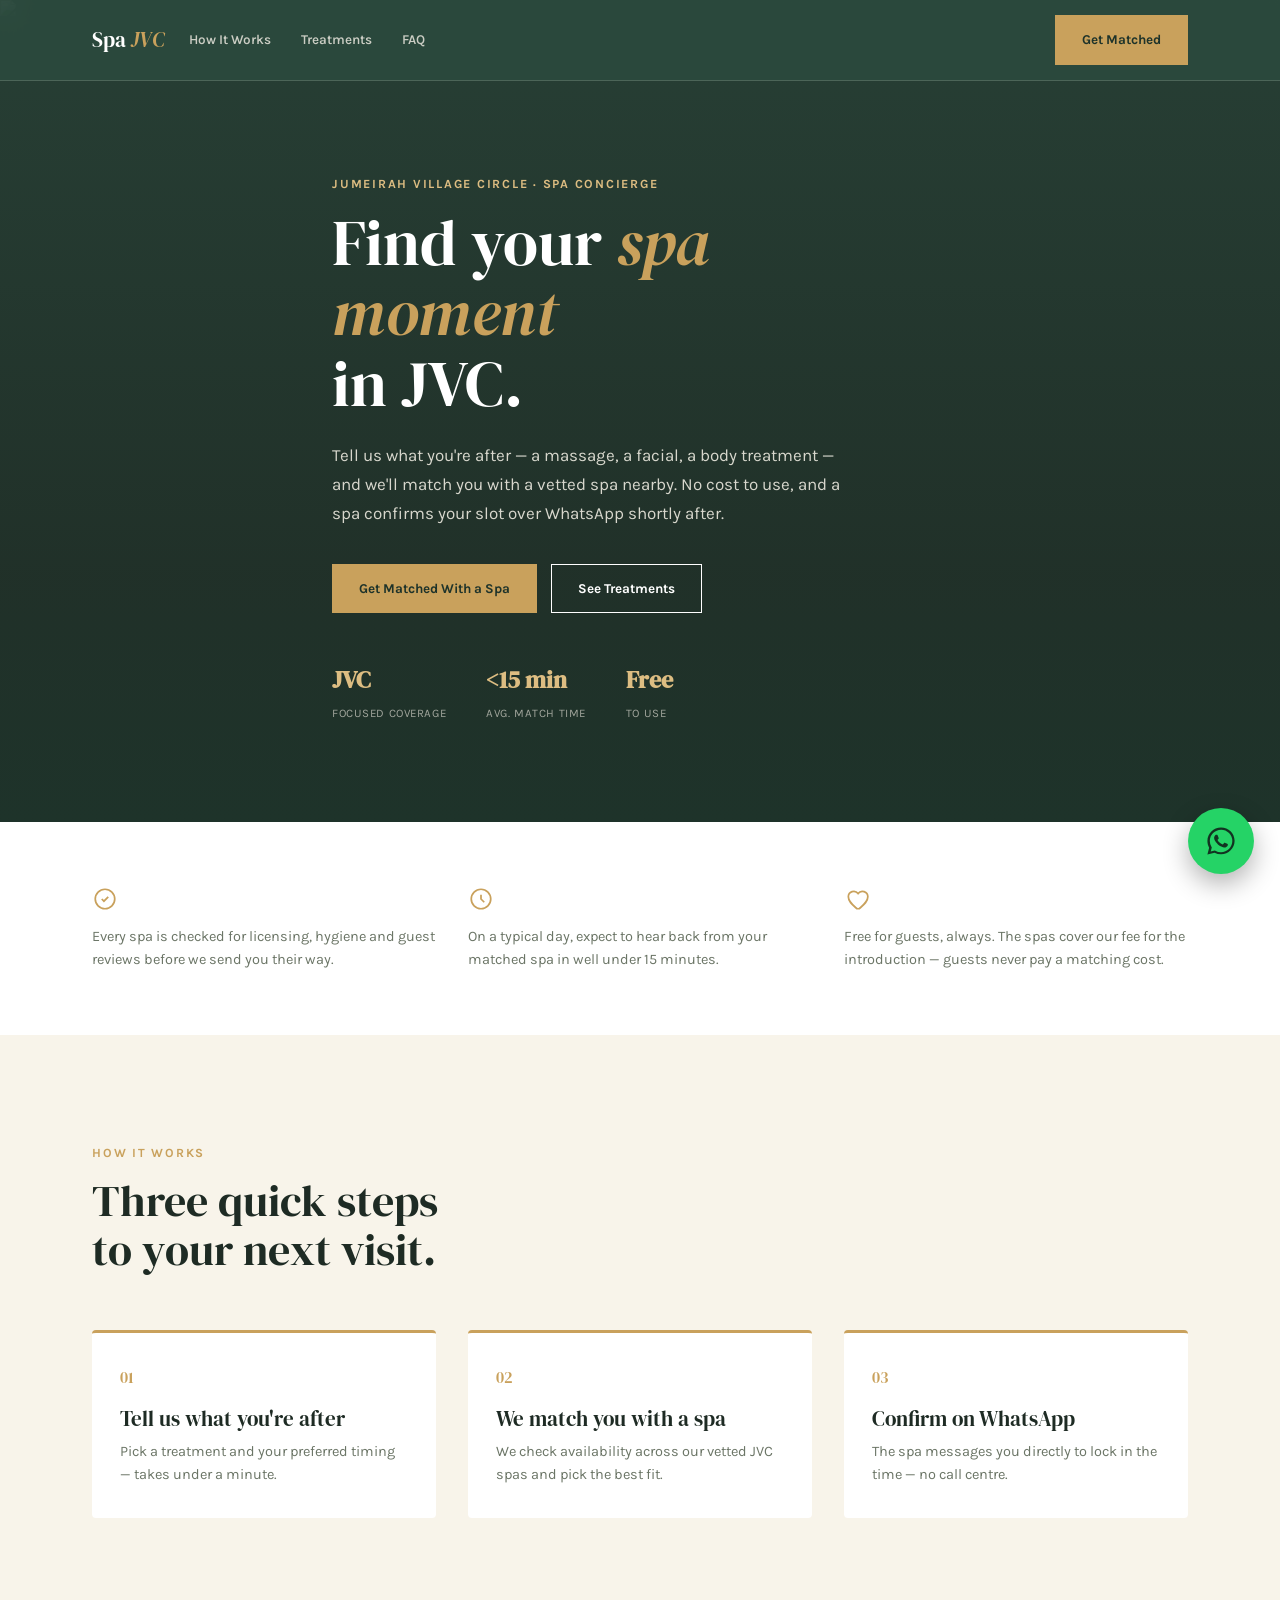
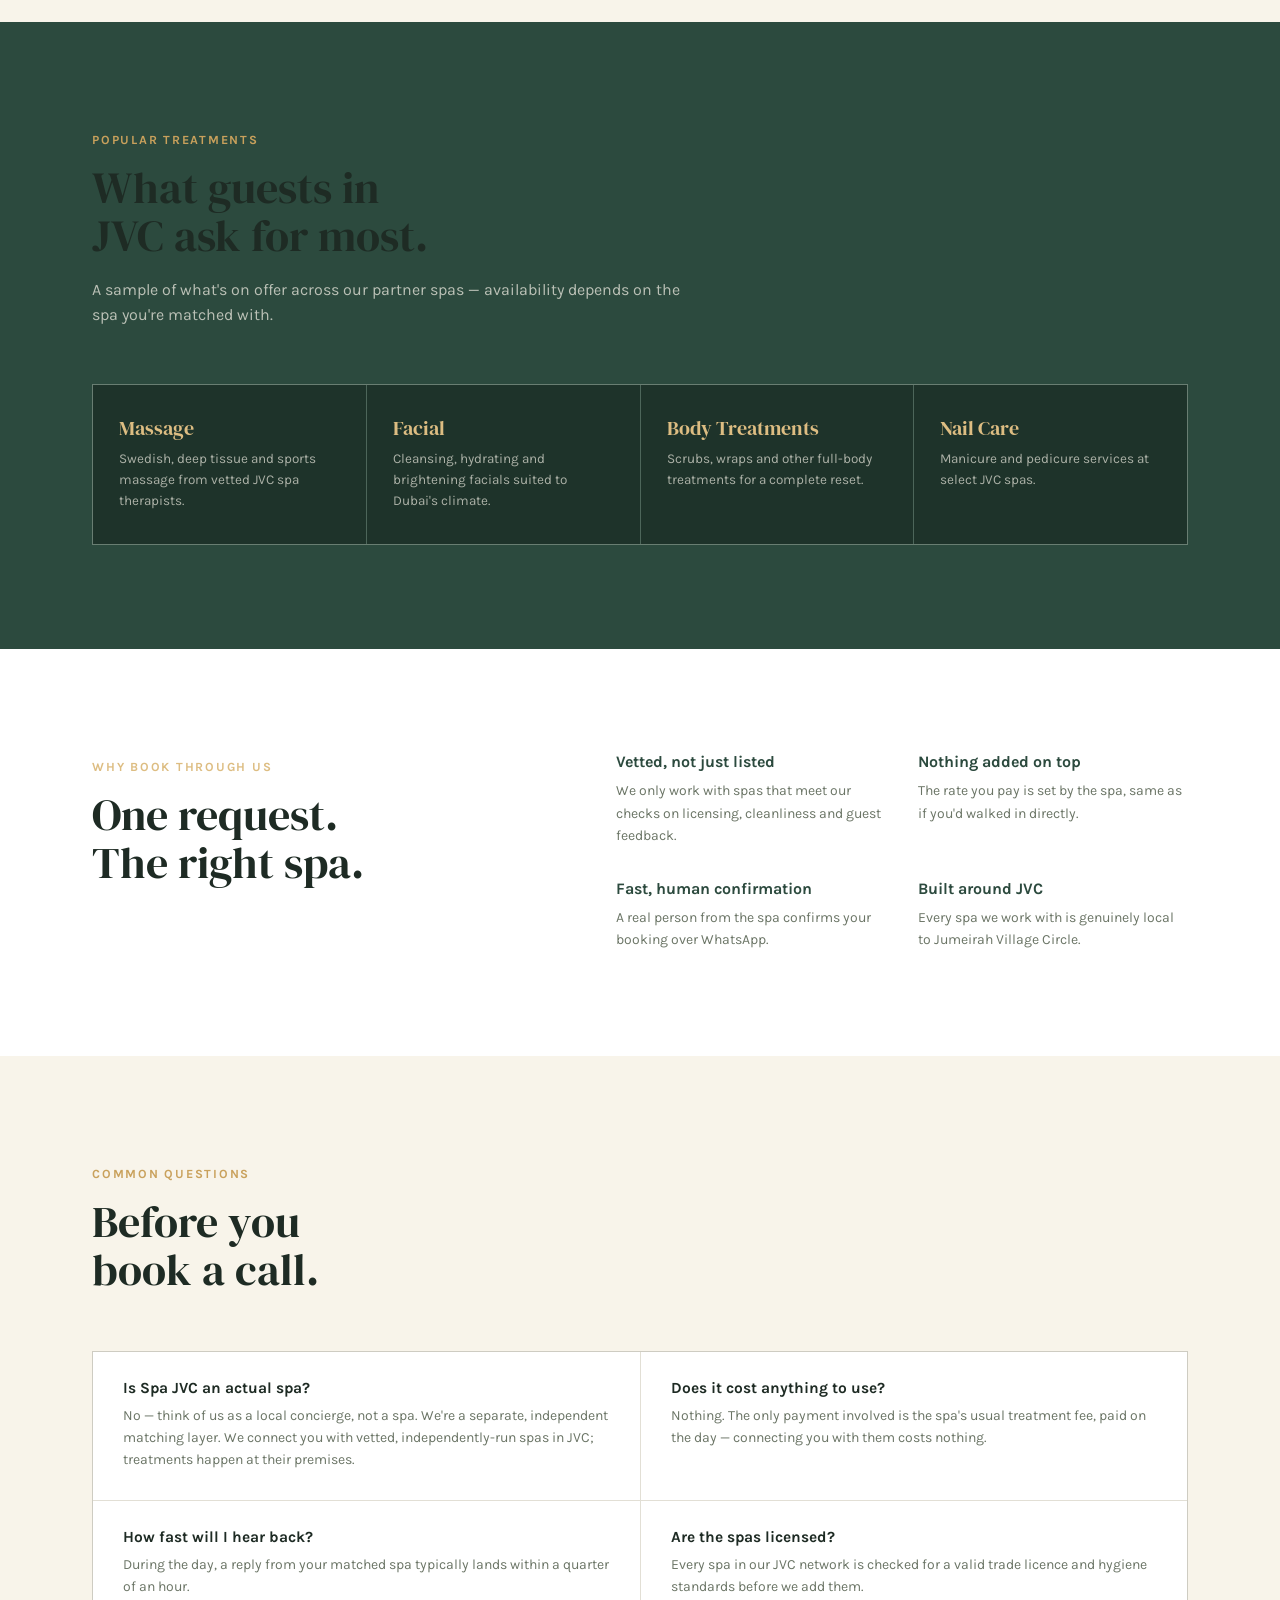
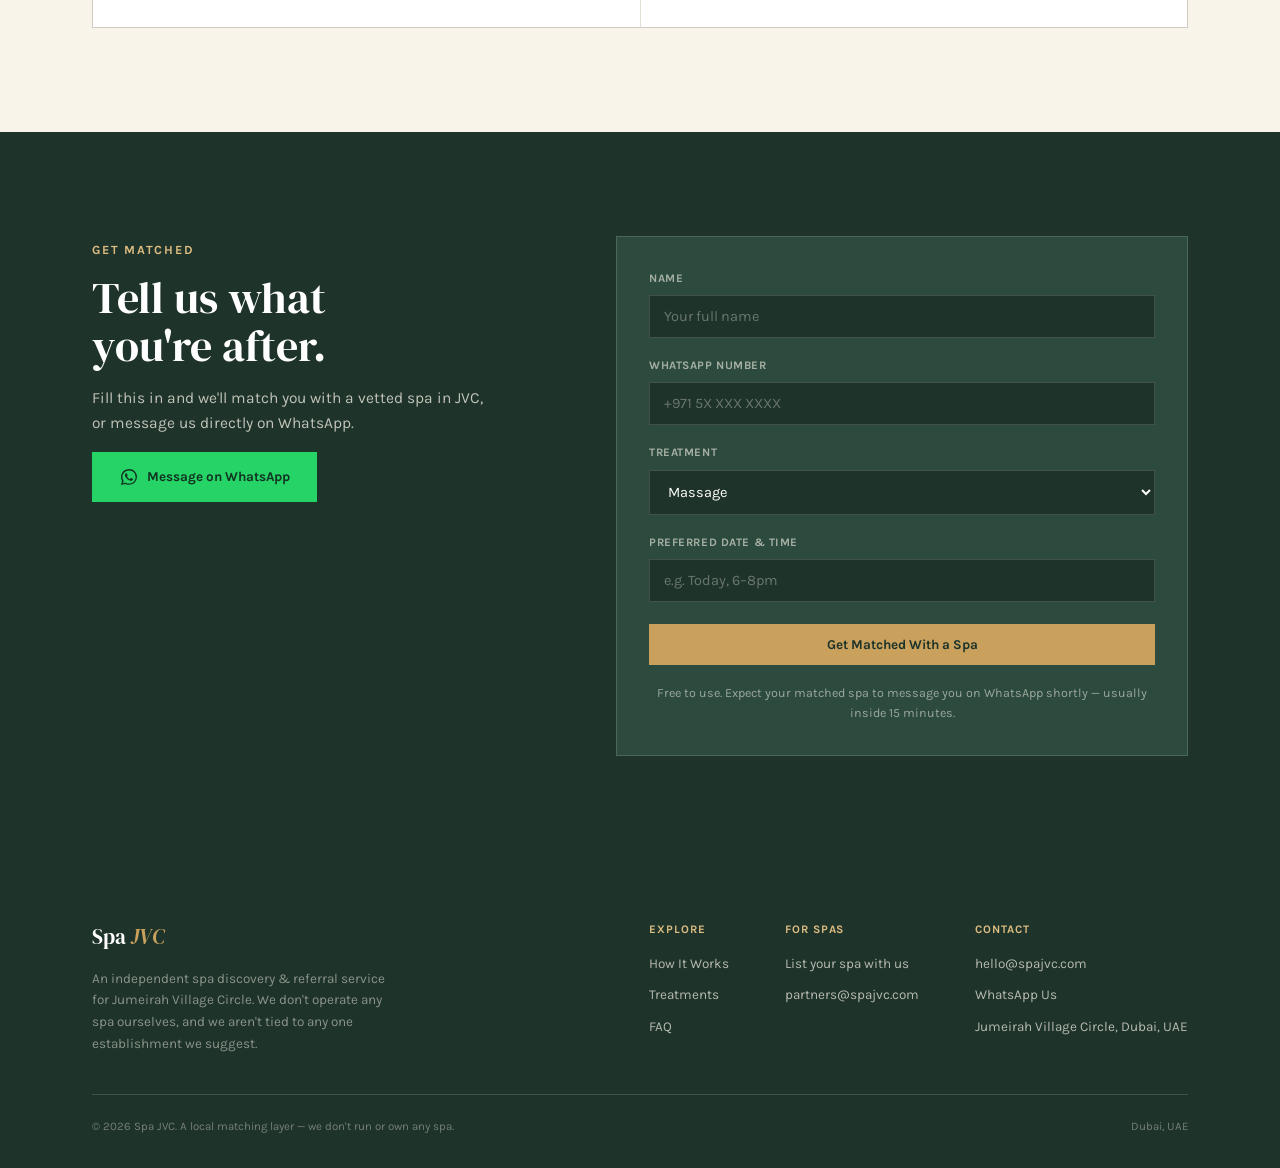
==== index.html @ 8cb087eb "Add files via upload" ====
<!DOCTYPE html>
<html lang="en">
<head>
<meta charset="UTF-8">
<meta name="viewport" content="width=device-width, initial-scale=1.0">
<title>Spa JVC — Find & Book the Best Spas in Jumeirah Village Circle</title>
<meta name="description" content="Compare vetted spas in Jumeirah Village Circle and get matched with the right massage, facial or wellness treatment in minutes. Free to use, confirmed on WhatsApp.">
<meta name="keywords" content="spa JVC, spa Jumeirah Village Circle, massage JVC Dubai, best spa near me JVC, facial JVC Dubai">
<meta name="robots" content="index, follow, max-image-preview:large, max-snippet:-1, max-video-preview:-1">
<link rel="canonical" href="https://www.spajvc.com/">

<meta name="google-site-verification" content="REPLACE_WITH_YOUR_GSC_CODE">
<meta name="msvalidate.01" content="REPLACE_WITH_YOUR_BING_CODE">

<meta property="og:type" content="website">
<meta property="og:site_name" content="Spa JVC">
<meta property="og:title" content="Spa JVC — Find & Book the Best Spas in Jumeirah Village Circle">
<meta property="og:description" content="Tell us what you're after and we'll match you with a vetted spa in JVC — confirmed over WhatsApp.">
<meta property="og:image" content="https://images.unsplash.com/photo-1600334089648-b0d9d3028eb2?w=1200&q=80&auto=format&fit=crop">
<meta property="og:image:width" content="1200">
<meta property="og:image:height" content="800">
<meta property="og:image:alt" content="Woman receiving a hot stone spa massage">
<meta property="og:url" content="https://www.spajvc.com/">
<meta property="og:locale" content="en_AE">

<meta name="twitter:card" content="summary_large_image">
<meta name="twitter:title" content="Spa JVC — Find & Book the Best Spas in Jumeirah Village Circle">
<meta name="twitter:description" content="Get matched with a vetted spa in JVC in minutes, confirmed on WhatsApp.">
<meta name="twitter:image" content="https://images.unsplash.com/photo-1600334089648-b0d9d3028eb2?w=1200&q=80&auto=format&fit=crop">

<link rel="preconnect" href="https://fonts.googleapis.com">
<link rel="preconnect" href="https://fonts.gstatic.com" crossorigin>
<link rel="preconnect" href="https://images.unsplash.com">
<link href="https://fonts.googleapis.com/css2?family=DM+Serif+Display:ital@0;1&family=Karla:wght@400;500;600;700&display=swap" rel="stylesheet">

<script type="application/ld+json">
{
  "@context": "https://schema.org",
  "@type": "LocalBusiness",
  "name": "Spa JVC",
  "description": "Independent spa discovery and referral service matching guests with vetted spas and wellness centres in Jumeirah Village Circle. Not a spa itself and has no single physical treatment location.",
  "url": "https://www.spajvc.com/",
  "image": "https://images.unsplash.com/photo-1600334089648-b0d9d3028eb2?w=1200&q=80&auto=format&fit=crop",
  "email": "hello@spajvc.com",
  "telephone": "+971-5X-XXX-QQQQ",
  "areaServed": {"@type": "Place", "name": "Jumeirah Village Circle, Dubai, UAE"},
  "priceRange": "Free service"
}
</script>

<script type="application/ld+json">
{
  "@context": "https://schema.org",
  "@type": "Service",
  "serviceType": "Spa matching service",
  "provider": {"@type": "LocalBusiness", "name": "Spa JVC"},
  "areaServed": {"@type": "Place", "name": "Jumeirah Village Circle, Dubai, UAE"},
  "hasOfferCatalog": {
    "@type": "OfferCatalog",
    "name": "JVC Spa Treatments",
    "itemListElement": [
      {"@type": "Offer", "itemOffered": {"@type": "Service", "name": "Massage", "description": "Swedish, deep tissue and sports massage at vetted JVC spas."}},
      {"@type": "Offer", "itemOffered": {"@type": "Service", "name": "Facial", "description": "Cleansing, hydrating and brightening facials at vetted JVC spas."}},
      {"@type": "Offer", "itemOffered": {"@type": "Service", "name": "Body Treatments", "description": "Scrubs, wraps and other body treatments at vetted JVC spas."}},
      {"@type": "Offer", "itemOffered": {"@type": "Service", "name": "Nail Care", "description": "Manicure and pedicure services at vetted JVC spas."}}
    ]
  }
}
</script>

<script type="application/ld+json">
{
  "@context": "https://schema.org",
  "@type": "FAQPage",
  "mainEntity": [
    {"@type": "Question", "name": "Is Spa JVC an actual spa?", "acceptedAnswer": {"@type": "Answer", "text": "No — think of us as a local concierge, not a spa. We're a separate, independent matching layer. We connect you with vetted, independently-run spas in JVC; treatments happen at their premises."}},
    {"@type": "Question", "name": "Does it cost anything to use?", "acceptedAnswer": {"@type": "Answer", "text": "Nothing. The only payment involved is the spa's usual treatment fee, paid on the day — connecting you with them costs nothing."}},
    {"@type": "Question", "name": "How fast will I hear back?", "acceptedAnswer": {"@type": "Answer", "text": "During the day, a reply from your matched spa typically lands within a quarter of an hour."}},
    {"@type": "Question", "name": "Are the spas licensed?", "acceptedAnswer": {"@type": "Answer", "text": "Every spa in our JVC network is checked for a valid trade licence and hygiene standards before we add them."}}
  ]
}
</script>

<link rel="stylesheet" href="style.css">
</head>
<body>

<nav class="nav">
  <div class="nav-inner">
    <a href="#top" class="brand">
      <span class="brand-word">Spa <em>JVC</em></span>
    </a>
    <div class="nav-links">
      <a href="#how-it-works">How It Works</a>
      <a href="#treatments">Treatments</a>
      <a href="#faq">FAQ</a>
    </div>
    <div class="nav-cta">
      <a class="btn btn-primary" href="#match">Get Matched</a>
      <button class="nav-burger" aria-label="Menu" aria-expanded="false">
        <svg viewBox="0 0 24 24" fill="none" stroke="currentColor" stroke-width="2" stroke-linecap="round">
          <line x1="3" y1="6" x2="21" y2="6"></line>
          <line x1="3" y1="12" x2="21" y2="12"></line>
          <line x1="3" y1="18" x2="21" y2="18"></line>
        </svg>
      </button>
    </div>
  </div>
  <div class="mobile-links">
    <a href="#how-it-works">How It Works</a>
    <a href="#treatments">Treatments</a>
    <a href="#faq">FAQ</a>
    <a href="#match">Get Matched</a>
  </div>
</nav>

<main id="top">

  <section class="hero" id="top">
    <div class="hero-media">
      <img src="https://images.unsplash.com/photo-1600334089648-b0d9d3028eb2?w=1800&q=75&auto=format&fit=crop" alt="Woman receiving a hot stone spa massage" loading="eager">
    </div>
    <div class="wrap hero-inner">
      <div class="eyebrow eyebrow-light">Jumeirah Village Circle · Spa Concierge</div>
      <h1>Find your <em>spa moment</em><br>in JVC.</h1>
      <p>Tell us what you're after — a massage, a facial, a body treatment — and we'll match you with a vetted spa nearby. No cost to use, and a spa confirms your slot over WhatsApp shortly after.</p>
      <div class="hero-actions">
        <a class="btn btn-primary" href="#match">Get Matched With a Spa</a>
        <a class="btn btn-ghost" href="#treatments">See Treatments</a>
      </div>
      <div class="hero-trust">
        <div class="hero-trust-item"><b>JVC</b><span>Focused Coverage</span></div>
        <div class="hero-trust-item"><b>&lt;15 min</b><span>Avg. Match Time</span></div>
        <div class="hero-trust-item"><b>Free</b><span>To Use</span></div>
      </div>
    </div>
  </section>

  <section class="trust-strip">
    <div class="wrap trust-grid">
      <div class="trust-item">
        <svg viewBox="0 0 24 24" fill="none" stroke="currentColor" stroke-width="1.6"><path d="M9 12l2 2 4-4M21 12a9 9 0 1 1-18 0 9 9 0 0 1 18 0Z"/></svg>
        <span>Every spa is checked for licensing, hygiene and guest reviews before we send you their way.</span>
      </div>
      <div class="trust-item">
        <svg viewBox="0 0 24 24" fill="none" stroke="currentColor" stroke-width="1.6"><path d="M12 8v4l3 3M21 12a9 9 0 1 1-18 0 9 9 0 0 1 18 0Z"/></svg>
        <span>On a typical day, expect to hear back from your matched spa in well under 15 minutes.</span>
      </div>
      <div class="trust-item">
        <svg viewBox="0 0 24 24" fill="none" stroke="currentColor" stroke-width="1.6"><path d="M12 21c-4-3.5-8-6.5-8-11a5 5 0 0 1 9-3 5 5 0 0 1 9 3c0 4.5-4 7.5-8 11Z"/></svg>
        <span>Free for guests, always. The spas cover our fee for the introduction — guests never pay a matching cost.</span>
      </div>
    </div>
  </section>

  <section class="how" id="how-it-works">
    <div class="wrap">
      <div class="sec-head">
        <div class="eyebrow">How It Works</div>
        <h2>Three quick steps<br>to your next visit.</h2>
      </div>
      <div class="how-grid">
        <div class="how-card">
          <span class="how-num">01</span>
          <h3>Tell us what you're after</h3>
          <p>Pick a treatment and your preferred timing — takes under a minute.</p>
        </div>
        <div class="how-card">
          <span class="how-num">02</span>
          <h3>We match you with a spa</h3>
          <p>We check availability across our vetted JVC spas and pick the best fit.</p>
        </div>
        <div class="how-card">
          <span class="how-num">03</span>
          <h3>Confirm on WhatsApp</h3>
          <p>The spa messages you directly to lock in the time — no call centre.</p>
        </div>
      </div>
    </div>
  </section>

  <section class="treatments" id="treatments">
    <div class="wrap">
      <div class="sec-head">
        <div class="eyebrow">Popular Treatments</div>
        <h2>What guests in<br>JVC ask for most.</h2>
        <p>A sample of what's on offer across our partner spas — availability depends on the spa you're matched with.</p>
      </div>
      <div class="treatment-grid">
        <div class="treatment-card">
          <h3>Massage</h3>
          <p>Swedish, deep tissue and sports massage from vetted JVC spa therapists.</p>
        </div>
        <div class="treatment-card">
          <h3>Facial</h3>
          <p>Cleansing, hydrating and brightening facials suited to Dubai's climate.</p>
        </div>
        <div class="treatment-card">
          <h3>Body Treatments</h3>
          <p>Scrubs, wraps and other full-body treatments for a complete reset.</p>
        </div>
        <div class="treatment-card">
          <h3>Nail Care</h3>
          <p>Manicure and pedicure services at select JVC spas.</p>
        </div>
      </div>
    </div>
  </section>

  <section class="why">
    <div class="wrap why-grid">
      <div class="sec-head" style="margin-bottom:0;">
        <div class="eyebrow eyebrow-light">Why Book Through Us</div>
        <h2>One request.<br>The right spa.</h2>
      </div>
      <div class="why-list">
        <div class="why-item">
          <h3>Vetted, not just listed</h3>
          <p>We only work with spas that meet our checks on licensing, cleanliness and guest feedback.</p>
        </div>
        <div class="why-item">
          <h3>Nothing added on top</h3>
          <p>The rate you pay is set by the spa, same as if you'd walked in directly.</p>
        </div>
        <div class="why-item">
          <h3>Fast, human confirmation</h3>
          <p>A real person from the spa confirms your booking over WhatsApp.</p>
        </div>
        <div class="why-item">
          <h3>Built around JVC</h3>
          <p>Every spa we work with is genuinely local to Jumeirah Village Circle.</p>
        </div>
      </div>
    </div>
  </section>

  <section class="faq" id="faq">
    <div class="wrap">
      <div class="sec-head">
        <div class="eyebrow">Common Questions</div>
        <h2>Before you<br>book a call.</h2>
      </div>
      <div class="faq-list">
        <div class="faq-item">
          <h3>Is Spa JVC an actual spa?</h3>
          <p>No — think of us as a local concierge, not a spa. We're a separate, independent matching layer. We connect you with vetted, independently-run spas in JVC; treatments happen at their premises.</p>
        </div>
        <div class="faq-item">
          <h3>Does it cost anything to use?</h3>
          <p>Nothing. The only payment involved is the spa's usual treatment fee, paid on the day — connecting you with them costs nothing.</p>
        </div>
        <div class="faq-item">
          <h3>How fast will I hear back?</h3>
          <p>During the day, a reply from your matched spa typically lands within a quarter of an hour.</p>
        </div>
        <div class="faq-item">
          <h3>Are the spas licensed?</h3>
          <p>Every spa in our JVC network is checked for a valid trade licence and hygiene standards before we add them.</p>
        </div>
      </div>
    </div>
  </section>

  <section class="match" id="match">
    <div class="wrap match-grid">
      <div class="match-copy">
        <div class="eyebrow eyebrow-light">Get Matched</div>
        <h2>Tell us what<br>you're after.</h2>
        <p>Fill this in and we'll match you with a vetted spa in JVC, or message us directly on WhatsApp.</p>
        <a class="btn btn-whatsapp" href="https://wa.me/9715QQQQQQQQ?text=Hi%2C%20I%27d%20like%20to%20be%20matched%20with%20a%20spa%20in%20JVC" target="_blank" rel="noopener">
          <svg viewBox="0 0 32 32" width="20" height="20" fill="currentColor" aria-hidden="true"><path d="M16.004 3.2c-7.06 0-12.8 5.74-12.8 12.8 0 2.258.594 4.4 1.63 6.246L3.2 28.8l6.73-1.766a12.73 12.73 0 0 0 6.074 1.546h.006c7.06 0 12.8-5.74 12.8-12.8s-5.74-12.58-12.806-12.58Zm0 23.36a10.5 10.5 0 0 1-5.35-1.464l-.384-.228-3.994 1.048 1.066-3.894-.25-.4a10.53 10.53 0 0 1-1.612-5.622c0-5.834 4.746-10.58 10.586-10.58 2.828 0 5.486 1.102 7.486 3.104a10.51 10.51 0 0 1 3.098 7.484c0 5.834-4.746 10.552-10.646 10.552Zm5.802-7.906c-.318-.16-1.882-.928-2.174-1.034-.292-.108-.504-.16-.716.16-.212.318-.822 1.034-1.008 1.246-.186.212-.372.238-.69.08-.318-.16-1.344-.496-2.56-1.578-.946-.844-1.586-1.886-1.772-2.204-.186-.318-.02-.49.14-.65.144-.144.318-.372.478-.558.16-.186.212-.318.318-.53.106-.212.052-.398-.026-.558-.08-.16-.716-1.726-.982-2.364-.258-.622-.522-.538-.716-.548l-.61-.01c-.212 0-.558.08-.85.398-.292.318-1.114 1.088-1.114 2.652s1.14 3.076 1.298 3.288c.16.212 2.244 3.428 5.436 4.806.76.328 1.352.524 1.814.67.762.242 1.456.208 2.004.126.612-.092 1.882-.77 2.148-1.512.266-.742.266-1.378.186-1.512-.078-.134-.29-.212-.608-.372Z"/></svg>
          Message on WhatsApp
        </a>
      </div>

      <form class="match-form" action="https://formsubmit.co/hello@spajvc.com" method="POST">
        <input type="hidden" name="_subject" value="New spa match request — Spa JVC">
        <input type="hidden" name="_template" value="table">
        <input type="hidden" name="_captcha" value="false">
        <input type="text" name="_honey" style="display:none" tabindex="-1" autocomplete="off">

        <div class="form-row">
          <label for="name">Name</label>
          <input type="text" id="name" name="Name" placeholder="Your full name" required>
        </div>
        <div class="form-row">
          <label for="whatsapp">WhatsApp Number</label>
          <input type="tel" id="whatsapp" name="WhatsApp" placeholder="+971 5X XXX XXXX" required>
        </div>
        <div class="form-row">
          <label for="treatment">Treatment</label>
          <select id="treatment" name="Treatment">
            <option>Massage</option>
            <option>Facial</option>
            <option>Body Treatments</option>
            <option>Nail Care</option>
            <option>Not sure yet</option>
          </select>
        </div>
        <div class="form-row">
          <label for="when">Preferred Date &amp; Time</label>
          <input type="text" id="when" name="Preferred Time" placeholder="e.g. Today, 6–8pm">
        </div>
        <button type="submit" class="btn btn-primary form-submit">Get Matched With a Spa</button>
        <p class="form-note">Free to use. Expect your matched spa to message you on WhatsApp shortly — usually inside 15 minutes.</p>
      </form>
    </div>
  </section>

</main>

<footer>
  <div class="wrap">
    <div class="footer-top">
      <div class="footer-brand">
        <a href="#top" class="brand"><span class="brand-word">Spa <em>JVC</em></span></a>
        <p>An independent spa discovery &amp; referral service for Jumeirah Village Circle. We don't operate any spa ourselves, and we aren't tied to any one establishment we suggest.</p>
      </div>
      <div class="footer-cols">
        <div class="footer-col">
          <h4>Explore</h4>
          <a href="#how-it-works">How It Works</a>
          <a href="#treatments">Treatments</a>
          <a href="#faq">FAQ</a>
        </div>
        <div class="footer-col">
          <h4>For Spas</h4>
          <a href="mailto:partners@spajvc.com">List your spa with us</a>
          <span>partners@spajvc.com</span>
        </div>
        <div class="footer-col">
          <h4>Contact</h4>
          <a href="mailto:hello@spajvc.com">hello@spajvc.com</a>
          <a href="https://wa.me/9715QQQQQQQQ" target="_blank" rel="noopener">WhatsApp Us</a>
          <span>Jumeirah Village Circle, Dubai, UAE</span>
        </div>
      </div>
    </div>
    <div class="footer-bottom">
      <span>© 2026 Spa JVC. A local matching layer — we don't run or own any spa.</span>
      <span>Dubai, UAE</span>
    </div>
  </div>
</footer>

<a href="https://wa.me/9715QQQQQQQQ?text=Hi%2C%20I%27d%20like%20to%20be%20matched%20with%20a%20spa%20in%20JVC" class="whatsapp-float" target="_blank" rel="noopener" aria-label="Chat with Spa JVC on WhatsApp">
  <svg viewBox="0 0 32 32" width="34" height="34" fill="currentColor" aria-hidden="true"><path d="M16.004 3.2c-7.06 0-12.8 5.74-12.8 12.8 0 2.258.594 4.4 1.63 6.246L3.2 28.8l6.73-1.766a12.73 12.73 0 0 0 6.074 1.546h.006c7.06 0 12.8-5.74 12.8-12.8s-5.74-12.58-12.806-12.58Zm0 23.36a10.5 10.5 0 0 1-5.35-1.464l-.384-.228-3.994 1.048 1.066-3.894-.25-.4a10.53 10.53 0 0 1-1.612-5.622c0-5.834 4.746-10.58 10.586-10.58 2.828 0 5.486 1.102 7.486 3.104a10.51 10.51 0 0 1 3.098 7.484c0 5.834-4.746 10.552-10.646 10.552Zm5.802-7.906c-.318-.16-1.882-.928-2.174-1.034-.292-.108-.504-.16-.716.16-.212.318-.822 1.034-1.008 1.246-.186.212-.372.238-.69.08-.318-.16-1.344-.496-2.56-1.578-.946-.844-1.586-1.886-1.772-2.204-.186-.318-.02-.49.14-.65.144-.144.318-.372.478-.558.16-.186.212-.318.318-.53.106-.212.052-.398-.026-.558-.08-.16-.716-1.726-.982-2.364-.258-.622-.522-.538-.716-.548l-.61-.01c-.212 0-.558.08-.85.398-.292.318-1.114 1.088-1.114 2.652s1.14 3.076 1.298 3.288c.16.212 2.244 3.428 5.436 4.806.76.328 1.352.524 1.814.67.762.242 1.456.208 2.004.126.612-.092 1.882-.77 2.148-1.512.266-.742.266-1.378.186-1.512-.078-.134-.29-.212-.608-.372Z"/></svg>
</a>

<script src="script.js"></script>
</body>
</html>
---- style.css ----
:root{
  --forest:#2C4A3E;
  --forest-2:#1E332A;
  --gold:#C9A15C;
  --gold-soft:#DDBD82;
  --cream:#F8F4EA;
  --ink:#1E2B24;
  --stone:#6B7566;
  --white:#FFFFFF;
  --line:rgba(30,43,36,0.1);
  --line-on-dark:rgba(248,244,234,0.16);
  --display:'DM Serif Display', serif;
  --body:'Karla', sans-serif;
}

*{ margin:0; padding:0; box-sizing:border-box; }
html{ scroll-behavior:smooth; }
body{
  background:var(--cream);
  color:var(--ink);
  font-family:var(--body);
  line-height:1.6;
  -webkit-font-smoothing:antialiased;
  overflow-x:hidden;
}
img{ display:block; max-width:100%; }
a{ color:inherit; text-decoration:none; }
ul{ list-style:none; }
.wrap{ max-width:1160px; margin:0 auto; padding:0 32px; }

h1,h2,h3{ font-family:var(--display); font-weight:400; letter-spacing:0; line-height:1.1; }
em{ font-style:italic; color:var(--gold); }

.eyebrow{
  font-family:var(--body);
  font-size:12.5px;
  font-weight:700;
  letter-spacing:0.14em;
  text-transform:uppercase;
  color:var(--gold);
  margin-bottom:14px;
  display:inline-block;
}
.eyebrow-light{ color:var(--gold-soft); }

/* ===== NAV ===== */
.nav{
  position:fixed; top:0; left:0; right:0; z-index:100;
  background:rgba(44,74,62,0.88);
  backdrop-filter:blur(12px);
  -webkit-backdrop-filter:blur(12px);
  border-bottom:1px solid var(--line-on-dark);
}
.nav-inner{
  max-width:1160px; margin:0 auto; padding:0 32px;
  display:flex; align-items:center; justify-content:space-between;
  height:80px; gap:24px;
}
.brand-word{ font-family:var(--display); font-size:21px; color:var(--white); }
.brand-word em{ color:var(--gold); }

.nav-links{ display:flex; gap:30px; }
.nav-links a{ font-size:13.5px; font-weight:600; color:rgba(248,244,234,0.78); transition:color .2s ease; }
.nav-links a:hover{ color:var(--white); }

.nav-cta{ display:flex; align-items:center; gap:14px; margin-left:auto; }
.nav-burger{
  display:none; width:38px; height:38px; background:transparent;
  border:1px solid var(--line-on-dark); color:var(--white);
  align-items:center; justify-content:center; cursor:pointer; flex-shrink:0;
}
.nav-burger svg{ width:18px; height:18px; }

.mobile-links{
  display:none; position:absolute; top:80px; left:0; right:0;
  background:var(--forest); border-bottom:1px solid var(--line-on-dark);
  flex-direction:column; padding:8px 32px 20px;
}
.mobile-links.is-open{ display:flex; }
.mobile-links a{ font-size:13.5px; font-weight:600; color:rgba(248,244,234,0.85); padding:14px 0; border-bottom:1px solid var(--line-on-dark); }
.mobile-links a:last-child{ border-bottom:none; }

.btn{
  font-family:var(--body); font-size:13.5px; font-weight:700;
  padding:13px 26px; display:inline-flex;
  align-items:center; gap:8px; white-space:nowrap; border:1.5px solid transparent;
  transition:transform .2s ease, background .2s ease, border-color .2s ease, box-shadow .2s ease;
}
.btn-primary{ background:var(--gold); color:var(--forest-2); font-weight:700; }
.btn-primary:hover{ transform:translateY(-2px); background:var(--gold-soft); }
.btn-ghost{ border-color:var(--white); color:var(--white); }
.btn-ghost:hover{ background:var(--white); color:var(--forest); }
.btn-whatsapp{ background:#25D366; color:#123321; margin-top:8px; }
.btn-whatsapp:hover{ transform:translateY(-2px); background:#2fe077; }

/* ===== HERO — full-bleed image, serif italic accent ===== */
.hero{ position:relative; padding:170px 0 100px; overflow:hidden; }
.hero-media{ position:absolute; inset:0; z-index:0; }
.hero-media img{ width:100%; height:100%; object-fit:cover; opacity:0.55; }
.hero-media::after{
  content:""; position:absolute; inset:0;
  background:linear-gradient(180deg, rgba(30,43,36,0.35) 0%, rgba(30,43,36,0.82) 70%, var(--forest-2) 100%);
}
.hero{ background:var(--forest); }
.hero-inner{ position:relative; z-index:2; max-width:680px; }
.hero h1{ font-size:clamp(40px,5.6vw,64px); color:var(--white); margin-bottom:22px; }
.hero p{ font-size:17px; color:rgba(248,244,234,0.85); max-width:520px; margin-bottom:36px; line-height:1.7; }
.hero-actions{ display:flex; gap:14px; flex-wrap:wrap; margin-bottom:48px; }
.hero-trust{ display:flex; gap:40px; flex-wrap:wrap; }
.hero-trust-item{ display:flex; flex-direction:column; gap:4px; }
.hero-trust-item b{ font-family:var(--display); font-size:24px; color:var(--gold-soft); }
.hero-trust-item span{ font-size:11.5px; color:rgba(248,244,234,0.6); text-transform:uppercase; letter-spacing:0.05em; }

/* ===== SECTIONS ===== */
section{ padding:104px 0; }
.sec-head{ max-width:600px; margin-bottom:56px; }
.sec-head h2{ font-size:clamp(30px,3.8vw,44px); color:var(--ink); }
.sec-head p{ color:var(--stone); margin-top:16px; font-size:16px; }

/* ===== TRUST STRIP ===== */
.trust-strip{ background:var(--white); padding:64px 0; }
.trust-grid{ display:grid; grid-template-columns:repeat(3,1fr); gap:32px; }
.trust-item{ display:flex; flex-direction:column; gap:14px; }
.trust-item svg{ width:26px; height:26px; color:var(--gold); }
.trust-item span{ font-size:14.5px; color:var(--stone); line-height:1.55; }

/* ===== HOW IT WORKS ===== */
.how{ background:var(--cream); }
.how-grid{ display:grid; grid-template-columns:repeat(3,1fr); gap:32px; }
.how-card{ background:var(--white); border-radius:4px; padding:32px 28px; border-top:3px solid var(--gold); }
.how-num{ font-family:var(--display); font-size:16px; color:var(--gold); display:block; margin-bottom:16px; }
.how-card h3{ font-size:21px; margin-bottom:10px; color:var(--ink); }
.how-card p{ color:var(--stone); font-size:14.5px; line-height:1.6; }

/* ===== TREATMENTS ===== */
.treatments{ background:var(--forest); color:var(--white); }
.treatments .sec-head p{ color:rgba(248,244,234,0.7); }
.treatment-grid{ display:grid; grid-template-columns:repeat(4,1fr); gap:1px; background:var(--line-on-dark); border:1px solid var(--line-on-dark); }
.treatment-card{ background:var(--forest-2); padding:32px 26px; }
.treatment-card h3{ font-size:20px; color:var(--gold-soft); margin-bottom:10px; }
.treatment-card p{ font-size:13.5px; color:rgba(248,244,234,0.65); line-height:1.55; }

/* ===== WHY ===== */
.why{ background:var(--white); }
.why-grid{ display:grid; grid-template-columns:0.9fr 1.1fr; gap:56px; align-items:start; }
.why-list{ display:grid; grid-template-columns:1fr 1fr; gap:32px; }
.why-item h3{ font-size:16px; font-weight:700; font-family:var(--body); margin-bottom:10px; color:var(--forest); }
.why-item p{ font-size:14px; color:var(--stone); line-height:1.6; }

/* ===== FAQ ===== */
.faq{ background:var(--cream); }
.faq-list{ display:grid; grid-template-columns:1fr 1fr; gap:1px; background:var(--line); border:1px solid var(--line); }
.faq-item{ background:var(--white); padding:28px 30px; }
.faq-item h3{ font-family:var(--body); font-size:15.5px; font-weight:700; margin-bottom:8px; color:var(--ink); }
.faq-item p{ color:var(--stone); font-size:14px; line-height:1.6; }

/* ===== MATCH FORM ===== */
.match{ background:var(--forest-2); color:var(--white); }
.match-grid{ display:grid; grid-template-columns:0.9fr 1.1fr; gap:56px; align-items:start; }
.match h2{ color:var(--white); font-size:clamp(30px,3.8vw,44px); }
.match-copy p{ color:rgba(248,244,234,0.75); font-size:15.5px; margin:16px 0 8px; max-width:400px; }

.match-form{
  background:var(--forest); border:1px solid var(--line-on-dark);
  padding:32px; display:flex; flex-direction:column; gap:18px;
}
.form-row{ display:flex; flex-direction:column; gap:8px; }
.form-row label{ font-size:11.5px; font-weight:700; text-transform:uppercase; letter-spacing:0.05em; color:rgba(248,244,234,0.6); }
.form-row input, .form-row select{
  background:var(--forest-2); border:1px solid var(--line-on-dark); color:var(--white);
  font-family:var(--body); font-size:14.5px; padding:12px 14px;
  outline:none; transition:border-color .2s ease;
}
.form-row input::placeholder{ color:rgba(248,244,234,0.35); }
.form-row input:focus, .form-row select:focus{ border-color:var(--gold); }
.form-row select{ cursor:pointer; }
.form-submit{ justify-content:center; border:none; cursor:pointer; margin-top:4px; }
.form-note{ font-size:12.5px; color:rgba(248,244,234,0.55); text-align:center; }

/* ===== WHATSAPP FLOAT ===== */
.whatsapp-float{
  position:fixed; right:26px; bottom:26px; z-index:200; width:66px; height:66px;
  border-radius:50%; background:#25D366; color:#123321;
  display:flex; align-items:center; justify-content:center;
  box-shadow:0 10px 26px rgba(0,0,0,0.3); transition:transform .2s ease, box-shadow .2s ease;
}
.whatsapp-float:hover{ transform:scale(1.06); box-shadow:0 14px 30px rgba(0,0,0,0.35); }

/* ===== FOOTER ===== */
footer{ background:var(--forest-2); color:rgba(248,244,234,0.7); padding:60px 0 32px; }
.footer-top{ display:flex; justify-content:space-between; align-items:flex-start; flex-wrap:wrap; gap:40px; padding-bottom:40px; border-bottom:1px solid var(--line-on-dark); }
.footer-brand p{ font-size:13.5px; max-width:300px; line-height:1.6; color:rgba(248,244,234,0.5); margin-top:14px; }
.footer-cols{ display:flex; gap:56px; flex-wrap:wrap; }
.footer-col h4{ font-size:11.5px; font-weight:700; text-transform:uppercase; letter-spacing:0.08em; color:var(--gold-soft); margin-bottom:14px; }
.footer-col a, .footer-col span{ display:block; font-size:13.5px; margin-bottom:10px; color:rgba(248,244,234,0.7); }
.footer-col a:hover{ color:var(--gold-soft); }
.footer-bottom{ display:flex; justify-content:space-between; padding-top:22px; font-size:11.5px; color:rgba(248,244,234,0.4); flex-wrap:wrap; gap:10px; }

/* ===== RESPONSIVE ===== */
@media (max-width: 900px){
  .nav-links{ display:none; }
  .nav-burger{ display:flex; }
  .trust-grid{ grid-template-columns:1fr; }
  .how-grid{ grid-template-columns:1fr; }
  .treatment-grid{ grid-template-columns:1fr 1fr; }
  .why-grid{ grid-template-columns:1fr; gap:36px; }
  .why-list{ grid-template-columns:1fr; }
  .faq-list{ grid-template-columns:1fr; }
  .match-grid{ grid-template-columns:1fr; gap:36px; }
  .footer-top{ flex-direction:column; }
}

@media (max-width: 560px){
  section{ padding:72px 0; }
  .hero{ padding:140px 0 72px; }
  .treatment-grid{ grid-template-columns:1fr; }
  .match-form{ padding:24px; }
  .whatsapp-float{ right:16px; bottom:16px; width:58px; height:58px; }
}

@media (prefers-reduced-motion: reduce){
  html{ scroll-behavior:auto; }
}
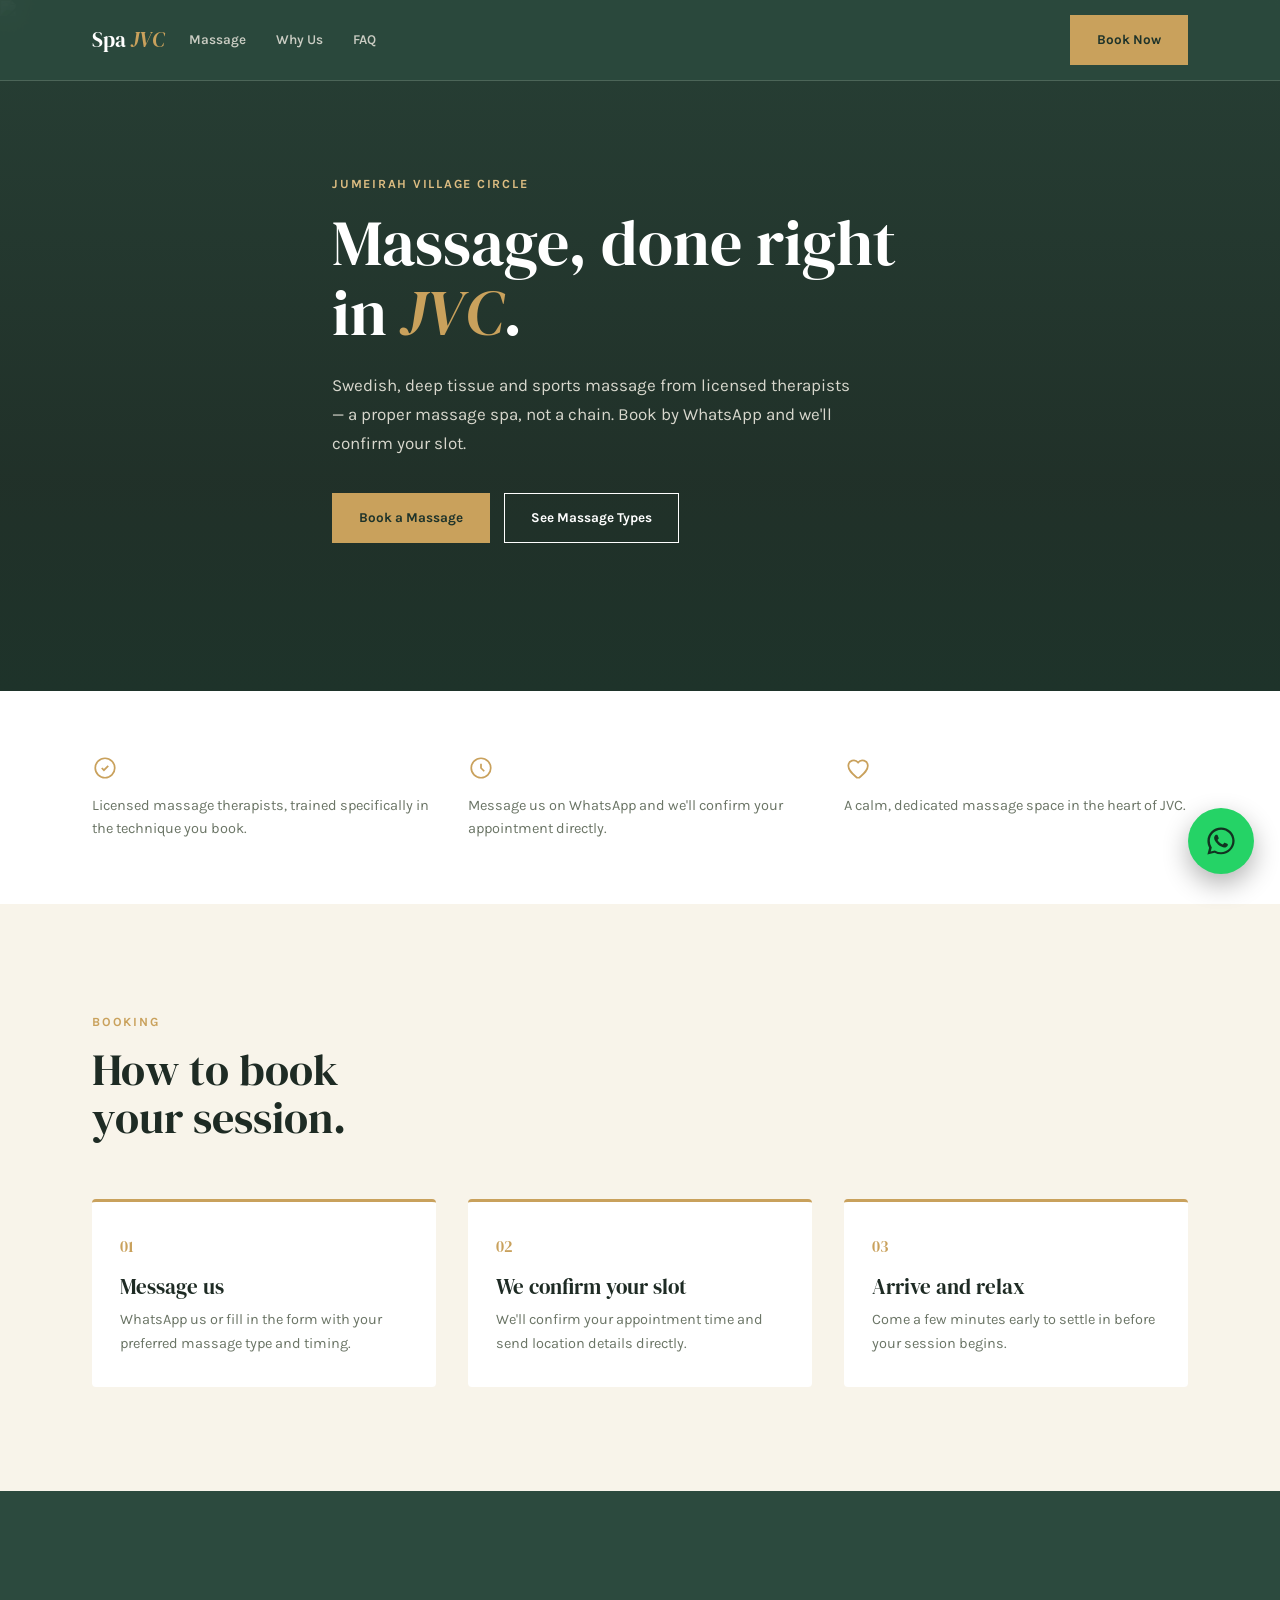
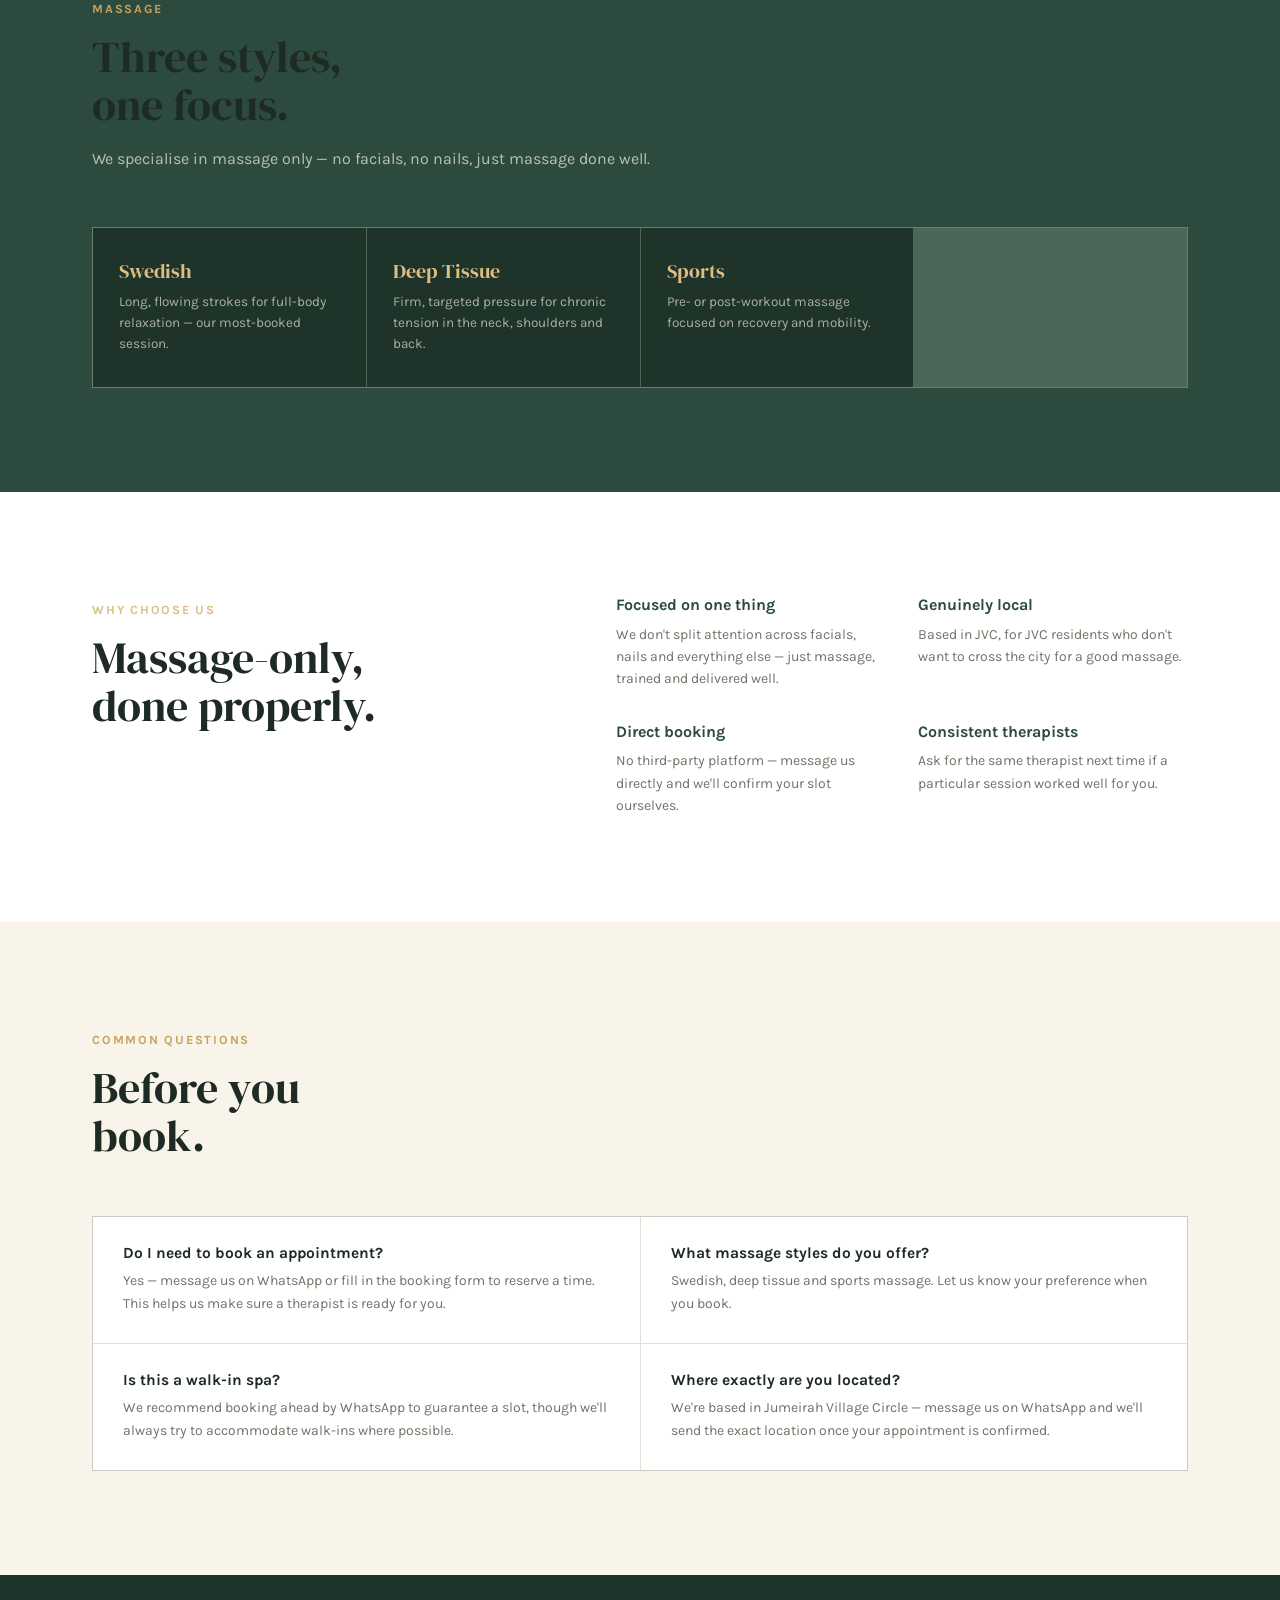
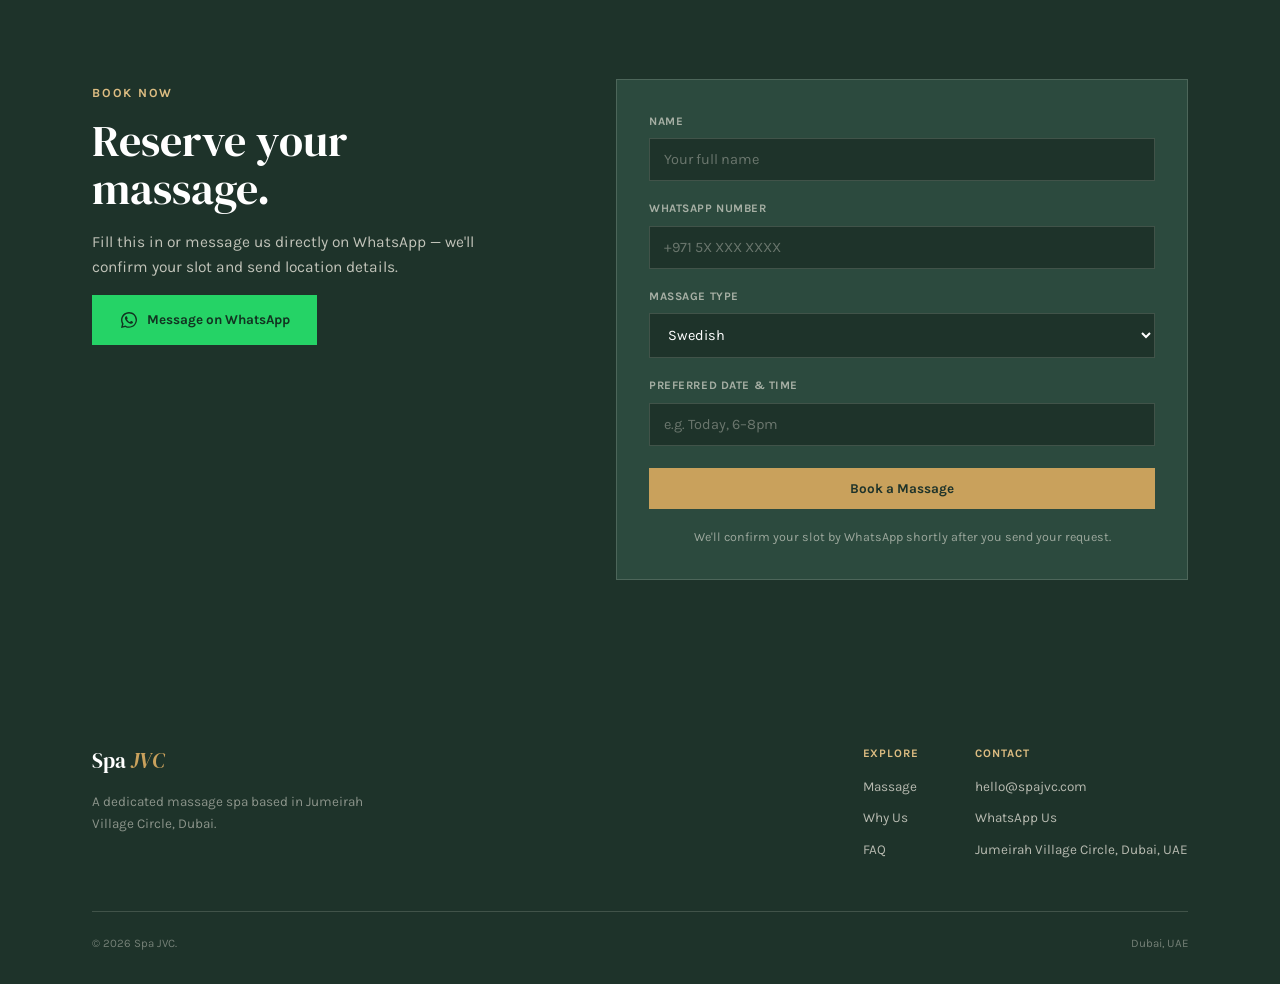
==== commit 9fb002fa: "Update index.html" ====
--- a/index.html
+++ b/index.html
@@ -3,9 +3,9 @@
 <head>
 <meta charset="UTF-8">
 <meta name="viewport" content="width=device-width, initial-scale=1.0">
-<title>Spa JVC — Find & Book the Best Spas in Jumeirah Village Circle</title>
-<meta name="description" content="Compare vetted spas in Jumeirah Village Circle and get matched with the right massage, facial or wellness treatment in minutes. Free to use, confirmed on WhatsApp.">
-<meta name="keywords" content="spa JVC, spa Jumeirah Village Circle, massage JVC Dubai, best spa near me JVC, facial JVC Dubai">
+<title>Spa JVC — Massage Spa in Jumeirah Village Circle, Dubai</title>
+<meta name="description" content="A dedicated massage spa in Jumeirah Village Circle. Swedish, deep tissue and sports massage from licensed therapists. Book by WhatsApp.">
+<meta name="keywords" content="spa JVC, massage JVC, massage Jumeirah Village Circle, deep tissue massage JVC, spa near me JVC">
 <meta name="robots" content="index, follow, max-image-preview:large, max-snippet:-1, max-video-preview:-1">
 <link rel="canonical" href="https://www.spajvc.com/">
 
@@ -14,8 +14,8 @@
 
 <meta property="og:type" content="website">
 <meta property="og:site_name" content="Spa JVC">
-<meta property="og:title" content="Spa JVC — Find & Book the Best Spas in Jumeirah Village Circle">
-<meta property="og:description" content="Tell us what you're after and we'll match you with a vetted spa in JVC — confirmed over WhatsApp.">
+<meta property="og:title" content="Spa JVC — Massage Spa in Jumeirah Village Circle, Dubai">
+<meta property="og:description" content="Swedish, deep tissue and sports massage from licensed therapists in JVC. Book by WhatsApp.">
 <meta property="og:image" content="https://images.unsplash.com/photo-1600334089648-b0d9d3028eb2?w=1200&q=80&auto=format&fit=crop">
 <meta property="og:image:width" content="1200">
 <meta property="og:image:height" content="800">
@@ -24,8 +24,8 @@
 <meta property="og:locale" content="en_AE">
 
 <meta name="twitter:card" content="summary_large_image">
-<meta name="twitter:title" content="Spa JVC — Find & Book the Best Spas in Jumeirah Village Circle">
-<meta name="twitter:description" content="Get matched with a vetted spa in JVC in minutes, confirmed on WhatsApp.">
+<meta name="twitter:title" content="Spa JVC — Massage Spa in Jumeirah Village Circle, Dubai">
+<meta name="twitter:description" content="Swedish, deep tissue and sports massage from licensed therapists in JVC.">
 <meta name="twitter:image" content="https://images.unsplash.com/photo-1600334089648-b0d9d3028eb2?w=1200&q=80&auto=format&fit=crop">
 
 <link rel="preconnect" href="https://fonts.googleapis.com">
@@ -36,34 +36,18 @@
 <script type="application/ld+json">
 {
   "@context": "https://schema.org",
-  "@type": "LocalBusiness",
+  "@type": "DaySpa",
   "name": "Spa JVC",
-  "description": "Independent spa discovery and referral service matching guests with vetted spas and wellness centres in Jumeirah Village Circle. Not a spa itself and has no single physical treatment location.",
+  "description": "A massage spa in Jumeirah Village Circle offering Swedish, deep tissue and sports massage from licensed therapists.",
   "url": "https://www.spajvc.com/",
   "image": "https://images.unsplash.com/photo-1600334089648-b0d9d3028eb2?w=1200&q=80&auto=format&fit=crop",
   "email": "hello@spajvc.com",
   "telephone": "+971-5X-XXX-QQQQ",
-  "areaServed": {"@type": "Place", "name": "Jumeirah Village Circle, Dubai, UAE"},
-  "priceRange": "Free service"
-}
-</script>
-
-<script type="application/ld+json">
-{
-  "@context": "https://schema.org",
-  "@type": "Service",
-  "serviceType": "Spa matching service",
-  "provider": {"@type": "LocalBusiness", "name": "Spa JVC"},
-  "areaServed": {"@type": "Place", "name": "Jumeirah Village Circle, Dubai, UAE"},
-  "hasOfferCatalog": {
-    "@type": "OfferCatalog",
-    "name": "JVC Spa Treatments",
-    "itemListElement": [
-      {"@type": "Offer", "itemOffered": {"@type": "Service", "name": "Massage", "description": "Swedish, deep tissue and sports massage at vetted JVC spas."}},
-      {"@type": "Offer", "itemOffered": {"@type": "Service", "name": "Facial", "description": "Cleansing, hydrating and brightening facials at vetted JVC spas."}},
-      {"@type": "Offer", "itemOffered": {"@type": "Service", "name": "Body Treatments", "description": "Scrubs, wraps and other body treatments at vetted JVC spas."}},
-      {"@type": "Offer", "itemOffered": {"@type": "Service", "name": "Nail Care", "description": "Manicure and pedicure services at vetted JVC spas."}}
-    ]
+  "address": {
+    "@type": "PostalAddress",
+    "addressLocality": "Jumeirah Village Circle",
+    "addressRegion": "Dubai",
+    "addressCountry": "AE"
   }
 }
 </script>
@@ -73,10 +57,10 @@
   "@context": "https://schema.org",
   "@type": "FAQPage",
   "mainEntity": [
-    {"@type": "Question", "name": "Is Spa JVC an actual spa?", "acceptedAnswer": {"@type": "Answer", "text": "No — think of us as a local concierge, not a spa. We're a separate, independent matching layer. We connect you with vetted, independently-run spas in JVC; treatments happen at their premises."}},
-    {"@type": "Question", "name": "Does it cost anything to use?", "acceptedAnswer": {"@type": "Answer", "text": "Nothing. The only payment involved is the spa's usual treatment fee, paid on the day — connecting you with them costs nothing."}},
-    {"@type": "Question", "name": "How fast will I hear back?", "acceptedAnswer": {"@type": "Answer", "text": "During the day, a reply from your matched spa typically lands within a quarter of an hour."}},
-    {"@type": "Question", "name": "Are the spas licensed?", "acceptedAnswer": {"@type": "Answer", "text": "Every spa in our JVC network is checked for a valid trade licence and hygiene standards before we add them."}}
+    {"@type": "Question", "name": "Do I need to book an appointment?", "acceptedAnswer": {"@type": "Answer", "text": "Yes — message us on WhatsApp or fill in the booking form to reserve a time. This helps us make sure a therapist is ready for you."}},
+    {"@type": "Question", "name": "What massage styles do you offer?", "acceptedAnswer": {"@type": "Answer", "text": "Swedish, deep tissue and sports massage. Let us know your preference when you book."}},
+    {"@type": "Question", "name": "Is this a walk-in spa?", "acceptedAnswer": {"@type": "Answer", "text": "We recommend booking ahead by WhatsApp to guarantee a slot, though we'll always try to accommodate walk-ins where possible."}},
+    {"@type": "Question", "name": "Where exactly are you located?", "acceptedAnswer": {"@type": "Answer", "text": "We're based in Jumeirah Village Circle — message us on WhatsApp and we'll send the exact location once your appointment is confirmed."}}
   ]
 }
 </script>
@@ -91,12 +75,12 @@
       <span class="brand-word">Spa <em>JVC</em></span>
     </a>
     <div class="nav-links">
-      <a href="#how-it-works">How It Works</a>
-      <a href="#treatments">Treatments</a>
+      <a href="#massage">Massage</a>
+      <a href="#why">Why Us</a>
       <a href="#faq">FAQ</a>
     </div>
     <div class="nav-cta">
-      <a class="btn btn-primary" href="#match">Get Matched</a>
+      <a class="btn btn-primary" href="#book">Book Now</a>
       <button class="nav-burger" aria-label="Menu" aria-expanded="false">
         <svg viewBox="0 0 24 24" fill="none" stroke="currentColor" stroke-width="2" stroke-linecap="round">
           <line x1="3" y1="6" x2="21" y2="6"></line>
@@ -107,10 +91,10 @@
     </div>
   </div>
   <div class="mobile-links">
-    <a href="#how-it-works">How It Works</a>
-    <a href="#treatments">Treatments</a>
+    <a href="#massage">Massage</a>
+    <a href="#why">Why Us</a>
     <a href="#faq">FAQ</a>
-    <a href="#match">Get Matched</a>
+    <a href="#book">Book Now</a>
   </div>
 </nav>
 
@@ -121,17 +105,12 @@
       <img src="https://images.unsplash.com/photo-1600334089648-b0d9d3028eb2?w=1800&q=75&auto=format&fit=crop" alt="Woman receiving a hot stone spa massage" loading="eager">
     </div>
     <div class="wrap hero-inner">
-      <div class="eyebrow eyebrow-light">Jumeirah Village Circle · Spa Concierge</div>
-      <h1>Find your <em>spa moment</em><br>in JVC.</h1>
-      <p>Tell us what you're after — a massage, a facial, a body treatment — and we'll match you with a vetted spa nearby. No cost to use, and a spa confirms your slot over WhatsApp shortly after.</p>
+      <div class="eyebrow eyebrow-light">Jumeirah Village Circle</div>
+      <h1>Massage, done right<br>in <em>JVC</em>.</h1>
+      <p>Swedish, deep tissue and sports massage from licensed therapists — a proper massage spa, not a chain. Book by WhatsApp and we'll confirm your slot.</p>
       <div class="hero-actions">
-        <a class="btn btn-primary" href="#match">Get Matched With a Spa</a>
-        <a class="btn btn-ghost" href="#treatments">See Treatments</a>
-      </div>
-      <div class="hero-trust">
-        <div class="hero-trust-item"><b>JVC</b><span>Focused Coverage</span></div>
-        <div class="hero-trust-item"><b>&lt;15 min</b><span>Avg. Match Time</span></div>
-        <div class="hero-trust-item"><b>Free</b><span>To Use</span></div>
+        <a class="btn btn-primary" href="#book">Book a Massage</a>
+        <a class="btn btn-ghost" href="#massage">See Massage Types</a>
       </div>
     </div>
   </section>
@@ -140,95 +119,91 @@
     <div class="wrap trust-grid">
       <div class="trust-item">
         <svg viewBox="0 0 24 24" fill="none" stroke="currentColor" stroke-width="1.6"><path d="M9 12l2 2 4-4M21 12a9 9 0 1 1-18 0 9 9 0 0 1 18 0Z"/></svg>
-        <span>Every spa is checked for licensing, hygiene and guest reviews before we send you their way.</span>
+        <span>Licensed massage therapists, trained specifically in the technique you book.</span>
       </div>
       <div class="trust-item">
         <svg viewBox="0 0 24 24" fill="none" stroke="currentColor" stroke-width="1.6"><path d="M12 8v4l3 3M21 12a9 9 0 1 1-18 0 9 9 0 0 1 18 0Z"/></svg>
-        <span>On a typical day, expect to hear back from your matched spa in well under 15 minutes.</span>
+        <span>Message us on WhatsApp and we'll confirm your appointment directly.</span>
       </div>
       <div class="trust-item">
         <svg viewBox="0 0 24 24" fill="none" stroke="currentColor" stroke-width="1.6"><path d="M12 21c-4-3.5-8-6.5-8-11a5 5 0 0 1 9-3 5 5 0 0 1 9 3c0 4.5-4 7.5-8 11Z"/></svg>
-        <span>Free for guests, always. The spas cover our fee for the introduction — guests never pay a matching cost.</span>
-      </div>
-    </div>
-  </section>
-
-  <section class="how" id="how-it-works">
+        <span>A calm, dedicated massage space in the heart of JVC.</span>
+      </div>
+    </div>
+  </section>
+
+  <section class="how" id="book-info">
     <div class="wrap">
       <div class="sec-head">
-        <div class="eyebrow">How It Works</div>
-        <h2>Three quick steps<br>to your next visit.</h2>
+        <div class="eyebrow">Booking</div>
+        <h2>How to book<br>your session.</h2>
       </div>
       <div class="how-grid">
         <div class="how-card">
           <span class="how-num">01</span>
-          <h3>Tell us what you're after</h3>
-          <p>Pick a treatment and your preferred timing — takes under a minute.</p>
+          <h3>Message us</h3>
+          <p>WhatsApp us or fill in the form with your preferred massage type and timing.</p>
         </div>
         <div class="how-card">
           <span class="how-num">02</span>
-          <h3>We match you with a spa</h3>
-          <p>We check availability across our vetted JVC spas and pick the best fit.</p>
+          <h3>We confirm your slot</h3>
+          <p>We'll confirm your appointment time and send location details directly.</p>
         </div>
         <div class="how-card">
           <span class="how-num">03</span>
-          <h3>Confirm on WhatsApp</h3>
-          <p>The spa messages you directly to lock in the time — no call centre.</p>
-        </div>
-      </div>
-    </div>
-  </section>
-
-  <section class="treatments" id="treatments">
+          <h3>Arrive and relax</h3>
+          <p>Come a few minutes early to settle in before your session begins.</p>
+        </div>
+      </div>
+    </div>
+  </section>
+
+  <section class="treatments" id="massage">
     <div class="wrap">
       <div class="sec-head">
-        <div class="eyebrow">Popular Treatments</div>
-        <h2>What guests in<br>JVC ask for most.</h2>
-        <p>A sample of what's on offer across our partner spas — availability depends on the spa you're matched with.</p>
+        <div class="eyebrow">Massage</div>
+        <h2>Three styles,<br>one focus.</h2>
+        <p>We specialise in massage only — no facials, no nails, just massage done well.</p>
       </div>
       <div class="treatment-grid">
         <div class="treatment-card">
-          <h3>Massage</h3>
-          <p>Swedish, deep tissue and sports massage from vetted JVC spa therapists.</p>
+          <h3>Swedish</h3>
+          <p>Long, flowing strokes for full-body relaxation — our most-booked session.</p>
         </div>
         <div class="treatment-card">
-          <h3>Facial</h3>
-          <p>Cleansing, hydrating and brightening facials suited to Dubai's climate.</p>
+          <h3>Deep Tissue</h3>
+          <p>Firm, targeted pressure for chronic tension in the neck, shoulders and back.</p>
         </div>
         <div class="treatment-card">
-          <h3>Body Treatments</h3>
-          <p>Scrubs, wraps and other full-body treatments for a complete reset.</p>
-        </div>
-        <div class="treatment-card">
-          <h3>Nail Care</h3>
-          <p>Manicure and pedicure services at select JVC spas.</p>
-        </div>
-      </div>
-    </div>
-  </section>
-
-  <section class="why">
+          <h3>Sports</h3>
+          <p>Pre- or post-workout massage focused on recovery and mobility.</p>
+        </div>
+      </div>
+    </div>
+  </section>
+
+  <section class="why" id="why">
     <div class="wrap why-grid">
       <div class="sec-head" style="margin-bottom:0;">
-        <div class="eyebrow eyebrow-light">Why Book Through Us</div>
-        <h2>One request.<br>The right spa.</h2>
+        <div class="eyebrow eyebrow-light">Why Choose Us</div>
+        <h2>Massage-only,<br>done properly.</h2>
       </div>
       <div class="why-list">
         <div class="why-item">
-          <h3>Vetted, not just listed</h3>
-          <p>We only work with spas that meet our checks on licensing, cleanliness and guest feedback.</p>
+          <h3>Focused on one thing</h3>
+          <p>We don't split attention across facials, nails and everything else — just massage, trained and delivered well.</p>
         </div>
         <div class="why-item">
-          <h3>Nothing added on top</h3>
-          <p>The rate you pay is set by the spa, same as if you'd walked in directly.</p>
+          <h3>Genuinely local</h3>
+          <p>Based in JVC, for JVC residents who don't want to cross the city for a good massage.</p>
         </div>
         <div class="why-item">
-          <h3>Fast, human confirmation</h3>
-          <p>A real person from the spa confirms your booking over WhatsApp.</p>
+          <h3>Direct booking</h3>
+          <p>No third-party platform — message us directly and we'll confirm your slot ourselves.</p>
         </div>
         <div class="why-item">
-          <h3>Built around JVC</h3>
-          <p>Every spa we work with is genuinely local to Jumeirah Village Circle.</p>
+          <h3>Consistent therapists</h3>
+          <p>Ask for the same therapist next time if a particular session worked well for you.</p>
         </div>
       </div>
     </div>
@@ -238,43 +213,43 @@
     <div class="wrap">
       <div class="sec-head">
         <div class="eyebrow">Common Questions</div>
-        <h2>Before you<br>book a call.</h2>
+        <h2>Before you<br>book.</h2>
       </div>
       <div class="faq-list">
         <div class="faq-item">
-          <h3>Is Spa JVC an actual spa?</h3>
-          <p>No — think of us as a local concierge, not a spa. We're a separate, independent matching layer. We connect you with vetted, independently-run spas in JVC; treatments happen at their premises.</p>
+          <h3>Do I need to book an appointment?</h3>
+          <p>Yes — message us on WhatsApp or fill in the booking form to reserve a time. This helps us make sure a therapist is ready for you.</p>
         </div>
         <div class="faq-item">
-          <h3>Does it cost anything to use?</h3>
-          <p>Nothing. The only payment involved is the spa's usual treatment fee, paid on the day — connecting you with them costs nothing.</p>
+          <h3>What massage styles do you offer?</h3>
+          <p>Swedish, deep tissue and sports massage. Let us know your preference when you book.</p>
         </div>
         <div class="faq-item">
-          <h3>How fast will I hear back?</h3>
-          <p>During the day, a reply from your matched spa typically lands within a quarter of an hour.</p>
+          <h3>Is this a walk-in spa?</h3>
+          <p>We recommend booking ahead by WhatsApp to guarantee a slot, though we'll always try to accommodate walk-ins where possible.</p>
         </div>
         <div class="faq-item">
-          <h3>Are the spas licensed?</h3>
-          <p>Every spa in our JVC network is checked for a valid trade licence and hygiene standards before we add them.</p>
-        </div>
-      </div>
-    </div>
-  </section>
-
-  <section class="match" id="match">
+          <h3>Where exactly are you located?</h3>
+          <p>We're based in Jumeirah Village Circle — message us on WhatsApp and we'll send the exact location once your appointment is confirmed.</p>
+        </div>
+      </div>
+    </div>
+  </section>
+
+  <section class="match" id="book">
     <div class="wrap match-grid">
       <div class="match-copy">
-        <div class="eyebrow eyebrow-light">Get Matched</div>
-        <h2>Tell us what<br>you're after.</h2>
-        <p>Fill this in and we'll match you with a vetted spa in JVC, or message us directly on WhatsApp.</p>
-        <a class="btn btn-whatsapp" href="https://wa.me/9715QQQQQQQQ?text=Hi%2C%20I%27d%20like%20to%20be%20matched%20with%20a%20spa%20in%20JVC" target="_blank" rel="noopener">
+        <div class="eyebrow eyebrow-light">Book Now</div>
+        <h2>Reserve your<br>massage.</h2>
+        <p>Fill this in or message us directly on WhatsApp — we'll confirm your slot and send location details.</p>
+        <a class="btn btn-whatsapp" href="https://wa.me/9715QQQQQQQQ?text=Hi%2C%20I%27d%20like%20to%20book%20a%20massage%20at%20Spa%20JVC" target="_blank" rel="noopener">
           <svg viewBox="0 0 32 32" width="20" height="20" fill="currentColor" aria-hidden="true"><path d="M16.004 3.2c-7.06 0-12.8 5.74-12.8 12.8 0 2.258.594 4.4 1.63 6.246L3.2 28.8l6.73-1.766a12.73 12.73 0 0 0 6.074 1.546h.006c7.06 0 12.8-5.74 12.8-12.8s-5.74-12.58-12.806-12.58Zm0 23.36a10.5 10.5 0 0 1-5.35-1.464l-.384-.228-3.994 1.048 1.066-3.894-.25-.4a10.53 10.53 0 0 1-1.612-5.622c0-5.834 4.746-10.58 10.586-10.58 2.828 0 5.486 1.102 7.486 3.104a10.51 10.51 0 0 1 3.098 7.484c0 5.834-4.746 10.552-10.646 10.552Zm5.802-7.906c-.318-.16-1.882-.928-2.174-1.034-.292-.108-.504-.16-.716.16-.212.318-.822 1.034-1.008 1.246-.186.212-.372.238-.69.08-.318-.16-1.344-.496-2.56-1.578-.946-.844-1.586-1.886-1.772-2.204-.186-.318-.02-.49.14-.65.144-.144.318-.372.478-.558.16-.186.212-.318.318-.53.106-.212.052-.398-.026-.558-.08-.16-.716-1.726-.982-2.364-.258-.622-.522-.538-.716-.548l-.61-.01c-.212 0-.558.08-.85.398-.292.318-1.114 1.088-1.114 2.652s1.14 3.076 1.298 3.288c.16.212 2.244 3.428 5.436 4.806.76.328 1.352.524 1.814.67.762.242 1.456.208 2.004.126.612-.092 1.882-.77 2.148-1.512.266-.742.266-1.378.186-1.512-.078-.134-.29-.212-.608-.372Z"/></svg>
           Message on WhatsApp
         </a>
       </div>
 
       <form class="match-form" action="https://formsubmit.co/hello@spajvc.com" method="POST">
-        <input type="hidden" name="_subject" value="New spa match request — Spa JVC">
+        <input type="hidden" name="_subject" value="New booking request — Spa JVC">
         <input type="hidden" name="_template" value="table">
         <input type="hidden" name="_captcha" value="false">
         <input type="text" name="_honey" style="display:none" tabindex="-1" autocomplete="off">
@@ -288,12 +263,11 @@
           <input type="tel" id="whatsapp" name="WhatsApp" placeholder="+971 5X XXX XXXX" required>
         </div>
         <div class="form-row">
-          <label for="treatment">Treatment</label>
-          <select id="treatment" name="Treatment">
-            <option>Massage</option>
-            <option>Facial</option>
-            <option>Body Treatments</option>
-            <option>Nail Care</option>
+          <label for="type">Massage Type</label>
+          <select id="type" name="Massage Type">
+            <option>Swedish</option>
+            <option>Deep Tissue</option>
+            <option>Sports</option>
             <option>Not sure yet</option>
           </select>
         </div>
@@ -301,8 +275,8 @@
           <label for="when">Preferred Date &amp; Time</label>
           <input type="text" id="when" name="Preferred Time" placeholder="e.g. Today, 6–8pm">
         </div>
-        <button type="submit" class="btn btn-primary form-submit">Get Matched With a Spa</button>
-        <p class="form-note">Free to use. Expect your matched spa to message you on WhatsApp shortly — usually inside 15 minutes.</p>
+        <button type="submit" class="btn btn-primary form-submit">Book a Massage</button>
+        <p class="form-note">We'll confirm your slot by WhatsApp shortly after you send your request.</p>
       </form>
     </div>
   </section>
@@ -314,19 +288,14 @@
     <div class="footer-top">
       <div class="footer-brand">
         <a href="#top" class="brand"><span class="brand-word">Spa <em>JVC</em></span></a>
-        <p>An independent spa discovery &amp; referral service for Jumeirah Village Circle. We don't operate any spa ourselves, and we aren't tied to any one establishment we suggest.</p>
+        <p>A dedicated massage spa based in Jumeirah Village Circle, Dubai.</p>
       </div>
       <div class="footer-cols">
         <div class="footer-col">
           <h4>Explore</h4>
-          <a href="#how-it-works">How It Works</a>
-          <a href="#treatments">Treatments</a>
+          <a href="#massage">Massage</a>
+          <a href="#why">Why Us</a>
           <a href="#faq">FAQ</a>
-        </div>
-        <div class="footer-col">
-          <h4>For Spas</h4>
-          <a href="mailto:partners@spajvc.com">List your spa with us</a>
-          <span>partners@spajvc.com</span>
         </div>
         <div class="footer-col">
           <h4>Contact</h4>
@@ -337,13 +306,13 @@
       </div>
     </div>
     <div class="footer-bottom">
-      <span>© 2026 Spa JVC. A local matching layer — we don't run or own any spa.</span>
+      <span>© 2026 Spa JVC.</span>
       <span>Dubai, UAE</span>
     </div>
   </div>
 </footer>
 
-<a href="https://wa.me/9715QQQQQQQQ?text=Hi%2C%20I%27d%20like%20to%20be%20matched%20with%20a%20spa%20in%20JVC" class="whatsapp-float" target="_blank" rel="noopener" aria-label="Chat with Spa JVC on WhatsApp">
+<a href="https://wa.me/9715QQQQQQQQ?text=Hi%2C%20I%27d%20like%20to%20book%20a%20massage%20at%20Spa%20JVC" class="whatsapp-float" target="_blank" rel="noopener" aria-label="Chat with Spa JVC on WhatsApp">
   <svg viewBox="0 0 32 32" width="34" height="34" fill="currentColor" aria-hidden="true"><path d="M16.004 3.2c-7.06 0-12.8 5.74-12.8 12.8 0 2.258.594 4.4 1.63 6.246L3.2 28.8l6.73-1.766a12.73 12.73 0 0 0 6.074 1.546h.006c7.06 0 12.8-5.74 12.8-12.8s-5.74-12.58-12.806-12.58Zm0 23.36a10.5 10.5 0 0 1-5.35-1.464l-.384-.228-3.994 1.048 1.066-3.894-.25-.4a10.53 10.53 0 0 1-1.612-5.622c0-5.834 4.746-10.58 10.586-10.58 2.828 0 5.486 1.102 7.486 3.104a10.51 10.51 0 0 1 3.098 7.484c0 5.834-4.746 10.552-10.646 10.552Zm5.802-7.906c-.318-.16-1.882-.928-2.174-1.034-.292-.108-.504-.16-.716.16-.212.318-.822 1.034-1.008 1.246-.186.212-.372.238-.69.08-.318-.16-1.344-.496-2.56-1.578-.946-.844-1.586-1.886-1.772-2.204-.186-.318-.02-.49.14-.65.144-.144.318-.372.478-.558.16-.186.212-.318.318-.53.106-.212.052-.398-.026-.558-.08-.16-.716-1.726-.982-2.364-.258-.622-.522-.538-.716-.548l-.61-.01c-.212 0-.558.08-.85.398-.292.318-1.114 1.088-1.114 2.652s1.14 3.076 1.298 3.288c.16.212 2.244 3.428 5.436 4.806.76.328 1.352.524 1.814.67.762.242 1.456.208 2.004.126.612-.092 1.882-.77 2.148-1.512.266-.742.266-1.378.186-1.512-.078-.134-.29-.212-.608-.372Z"/></svg>
 </a>
 
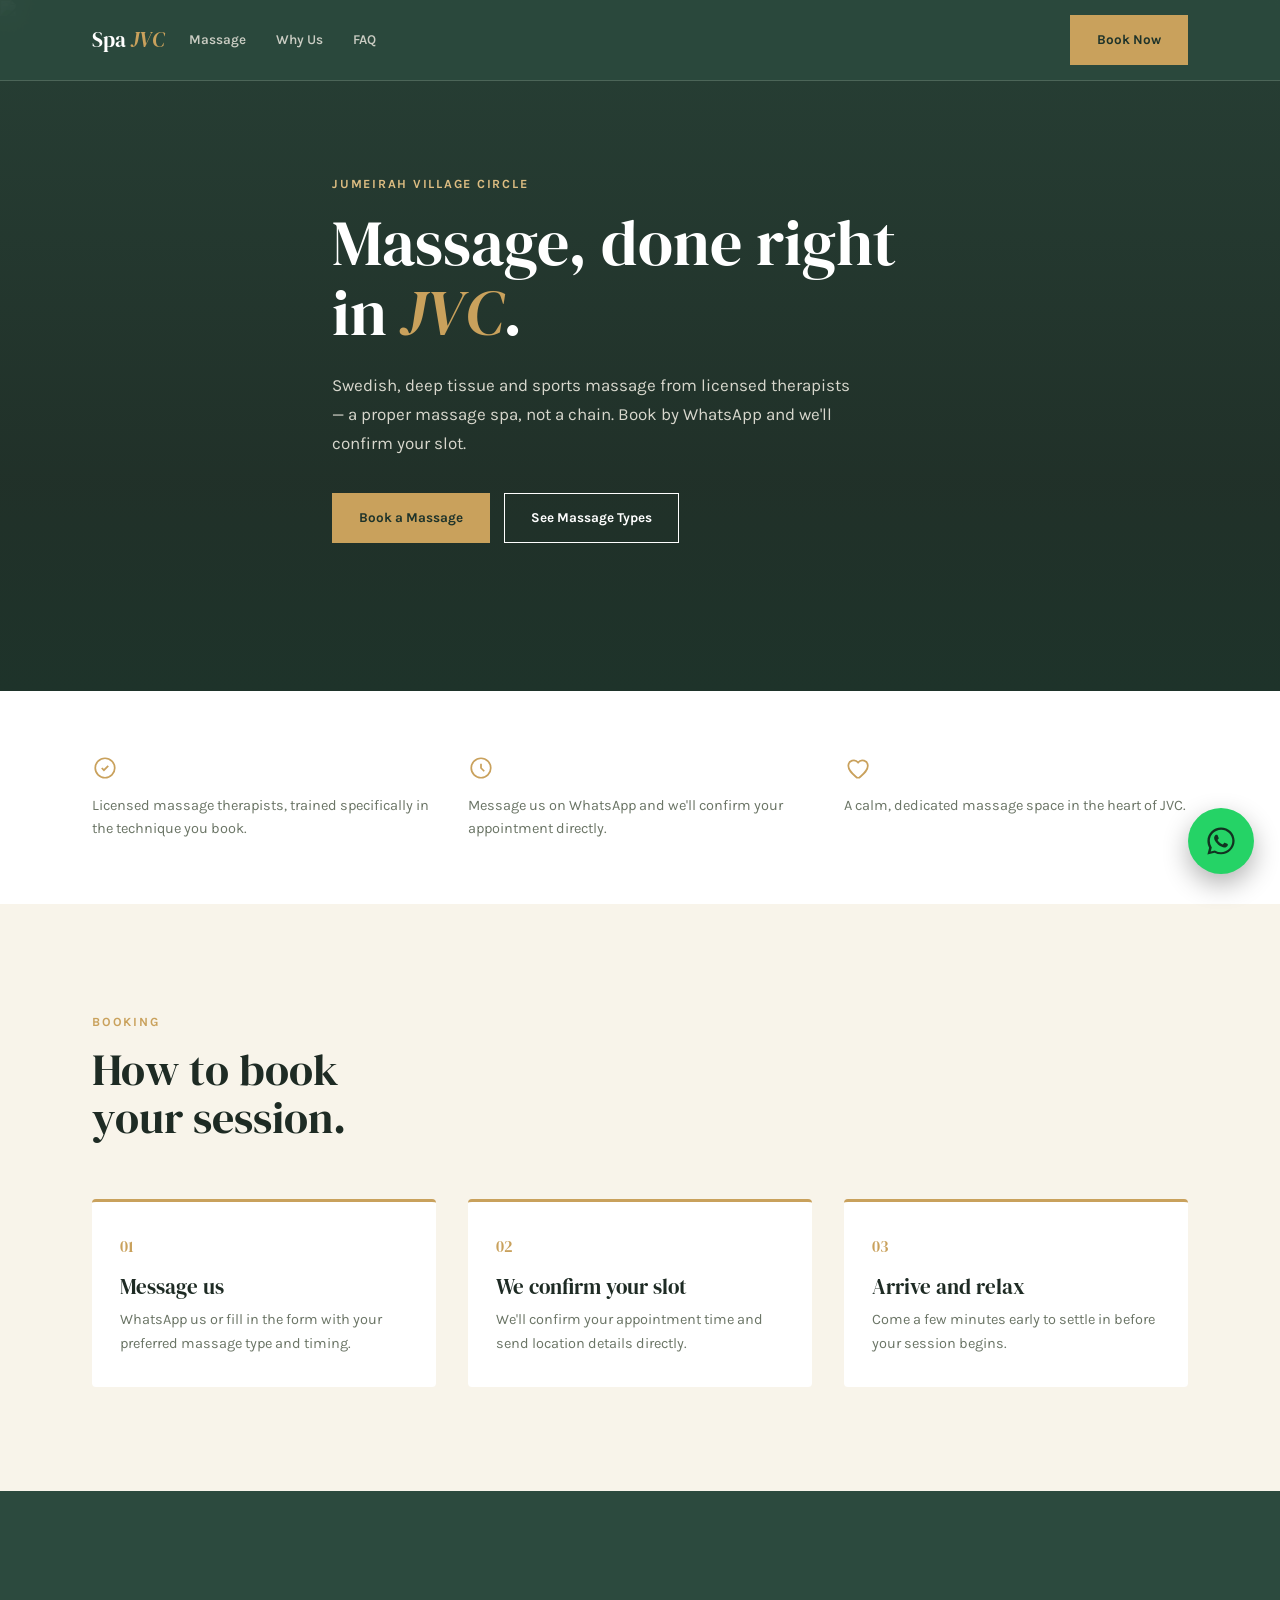
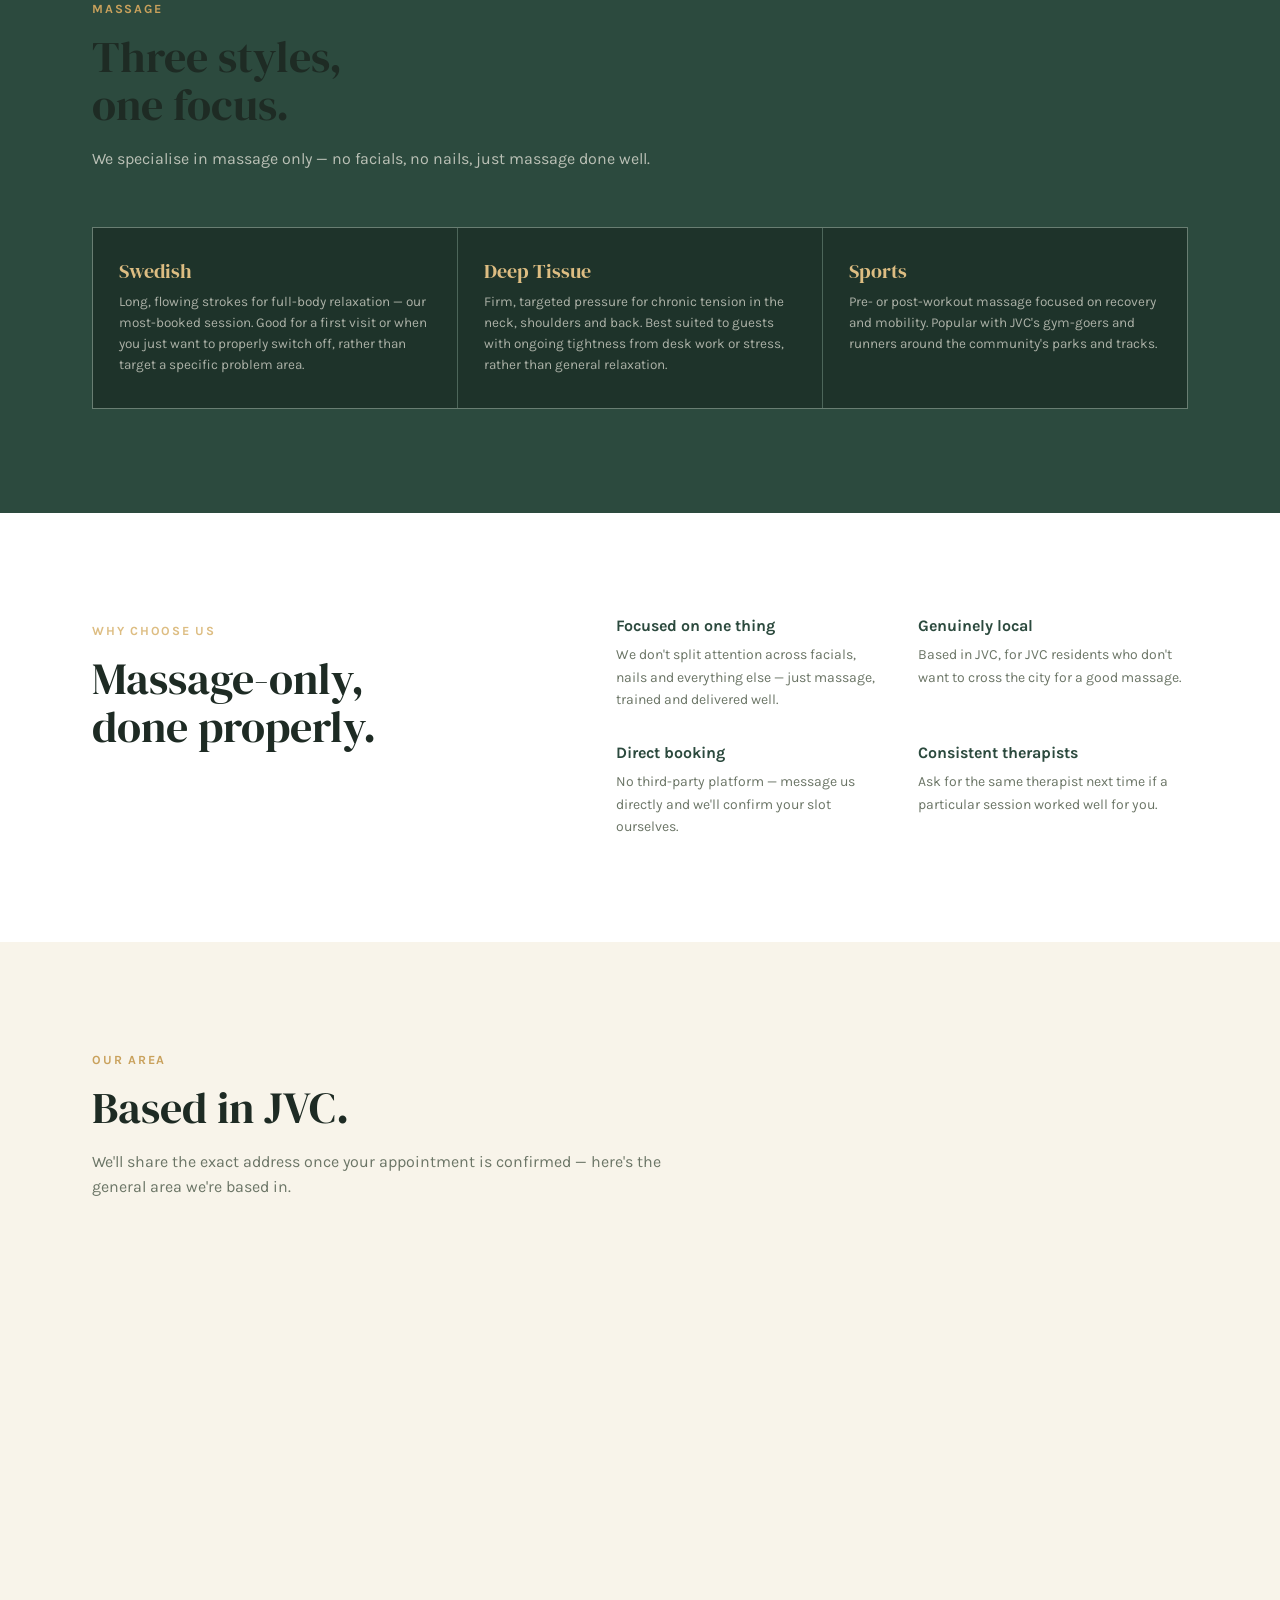
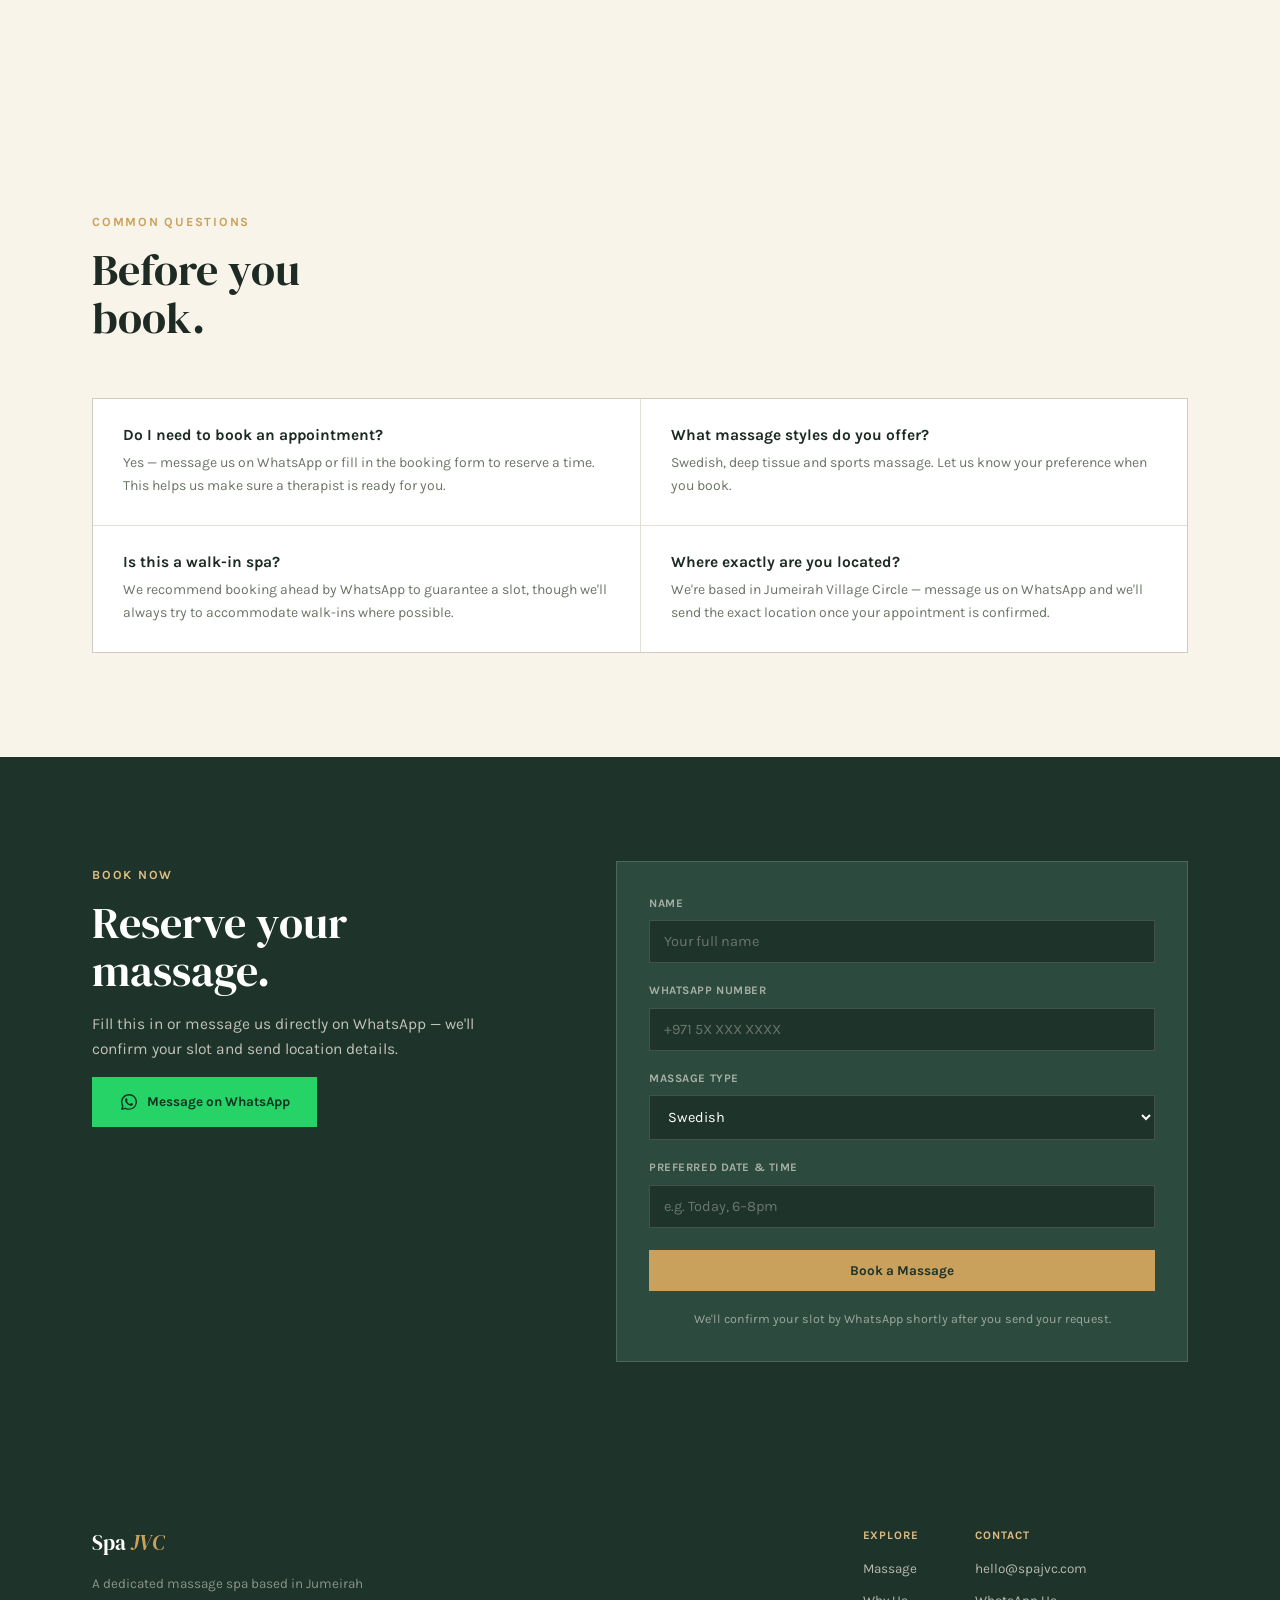
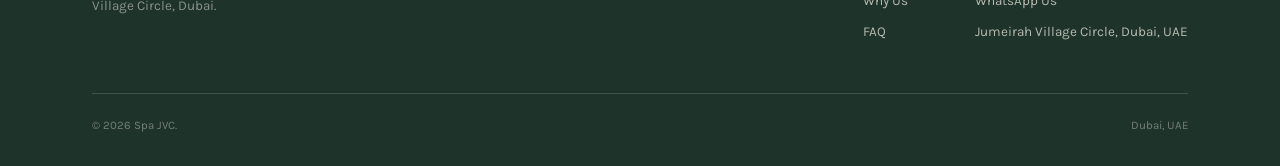
==== commit 26765830: "Update index.html" ====
--- a/index.html
+++ b/index.html
@@ -48,6 +48,11 @@
     "addressLocality": "Jumeirah Village Circle",
     "addressRegion": "Dubai",
     "addressCountry": "AE"
+  },
+  "geo": {
+    "@type": "GeoCoordinates",
+    "latitude": 25.0577,
+    "longitude": 55.2110
   }
 }
 </script>
@@ -168,15 +173,15 @@
       <div class="treatment-grid">
         <div class="treatment-card">
           <h3>Swedish</h3>
-          <p>Long, flowing strokes for full-body relaxation — our most-booked session.</p>
+          <p>Long, flowing strokes for full-body relaxation — our most-booked session. Good for a first visit or when you just want to properly switch off, rather than target a specific problem area.</p>
         </div>
         <div class="treatment-card">
           <h3>Deep Tissue</h3>
-          <p>Firm, targeted pressure for chronic tension in the neck, shoulders and back.</p>
+          <p>Firm, targeted pressure for chronic tension in the neck, shoulders and back. Best suited to guests with ongoing tightness from desk work or stress, rather than general relaxation.</p>
         </div>
         <div class="treatment-card">
           <h3>Sports</h3>
-          <p>Pre- or post-workout massage focused on recovery and mobility.</p>
+          <p>Pre- or post-workout massage focused on recovery and mobility. Popular with JVC's gym-goers and runners around the community's parks and tracks.</p>
         </div>
       </div>
     </div>
@@ -205,6 +210,24 @@
           <h3>Consistent therapists</h3>
           <p>Ask for the same therapist next time if a particular session worked well for you.</p>
         </div>
+      </div>
+    </div>
+  </section>
+
+  <section class="location-map">
+    <div class="wrap">
+      <div class="sec-head" style="margin-bottom:32px;">
+        <div class="eyebrow">Our Area</div>
+        <h2>Based in JVC.</h2>
+        <p>We'll share the exact address once your appointment is confirmed — here's the general area we're based in.</p>
+      </div>
+      <div class="map-embed">
+        <iframe
+          src="https://www.google.com/maps?q=Jumeirah+Village+Circle,+Dubai&output=embed"
+          width="100%" height="360" style="border:0;" allowfullscreen="" loading="lazy"
+          referrerpolicy="no-referrer-when-downgrade"
+          title="Map of Jumeirah Village Circle, Dubai">
+        </iframe>
       </div>
     </div>
   </section>
--- a/style.css
+++ b/style.css
@@ -135,7 +135,7 @@
 /* ===== TREATMENTS ===== */
 .treatments{ background:var(--forest); color:var(--white); }
 .treatments .sec-head p{ color:rgba(248,244,234,0.7); }
-.treatment-grid{ display:grid; grid-template-columns:repeat(4,1fr); gap:1px; background:var(--line-on-dark); border:1px solid var(--line-on-dark); }
+.treatment-grid{ display:grid; grid-template-columns:repeat(3,1fr); gap:1px; background:var(--line-on-dark); border:1px solid var(--line-on-dark); }
 .treatment-card{ background:var(--forest-2); padding:32px 26px; }
 .treatment-card h3{ font-size:20px; color:var(--gold-soft); margin-bottom:10px; }
 .treatment-card p{ font-size:13.5px; color:rgba(248,244,234,0.65); line-height:1.55; }
@@ -202,7 +202,7 @@
   .nav-burger{ display:flex; }
   .trust-grid{ grid-template-columns:1fr; }
   .how-grid{ grid-template-columns:1fr; }
-  .treatment-grid{ grid-template-columns:1fr 1fr; }
+  .treatment-grid{ grid-template-columns:1fr; }
   .why-grid{ grid-template-columns:1fr; gap:36px; }
   .why-list{ grid-template-columns:1fr; }
   .faq-list{ grid-template-columns:1fr; }
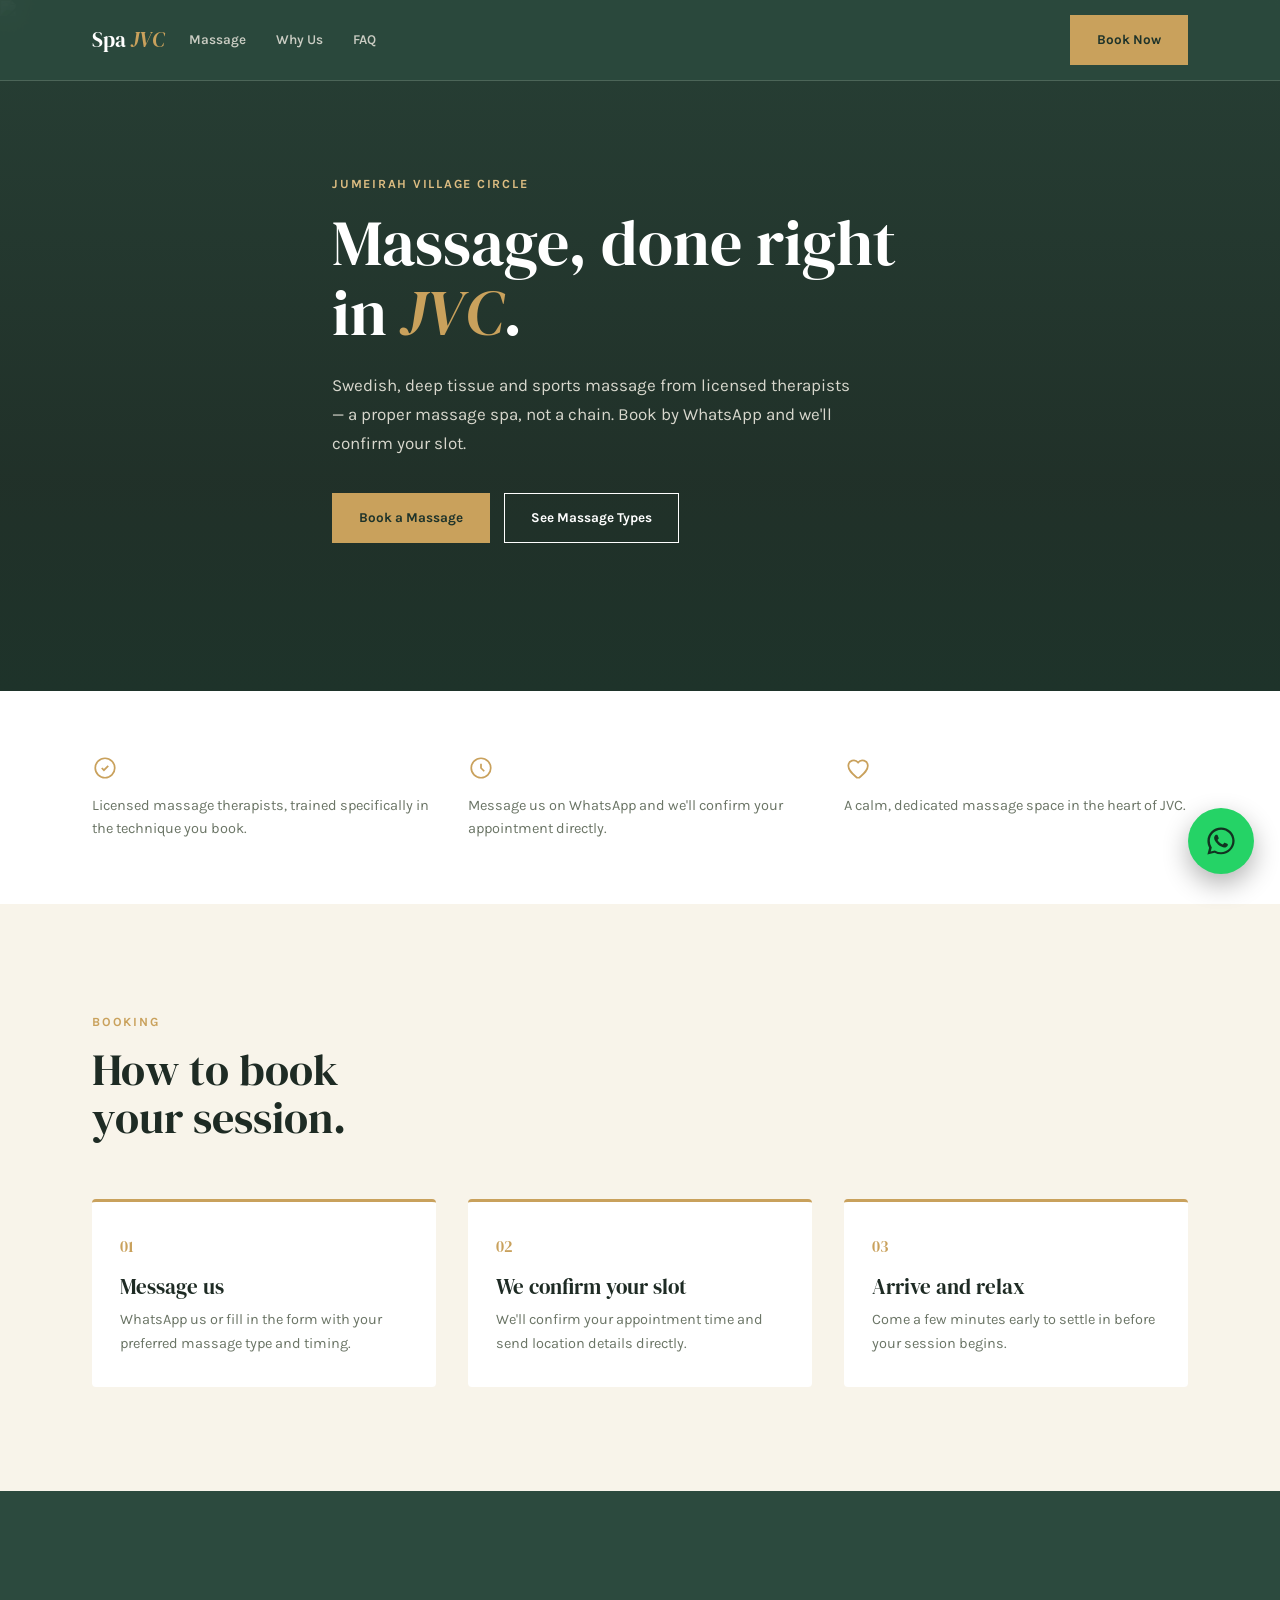
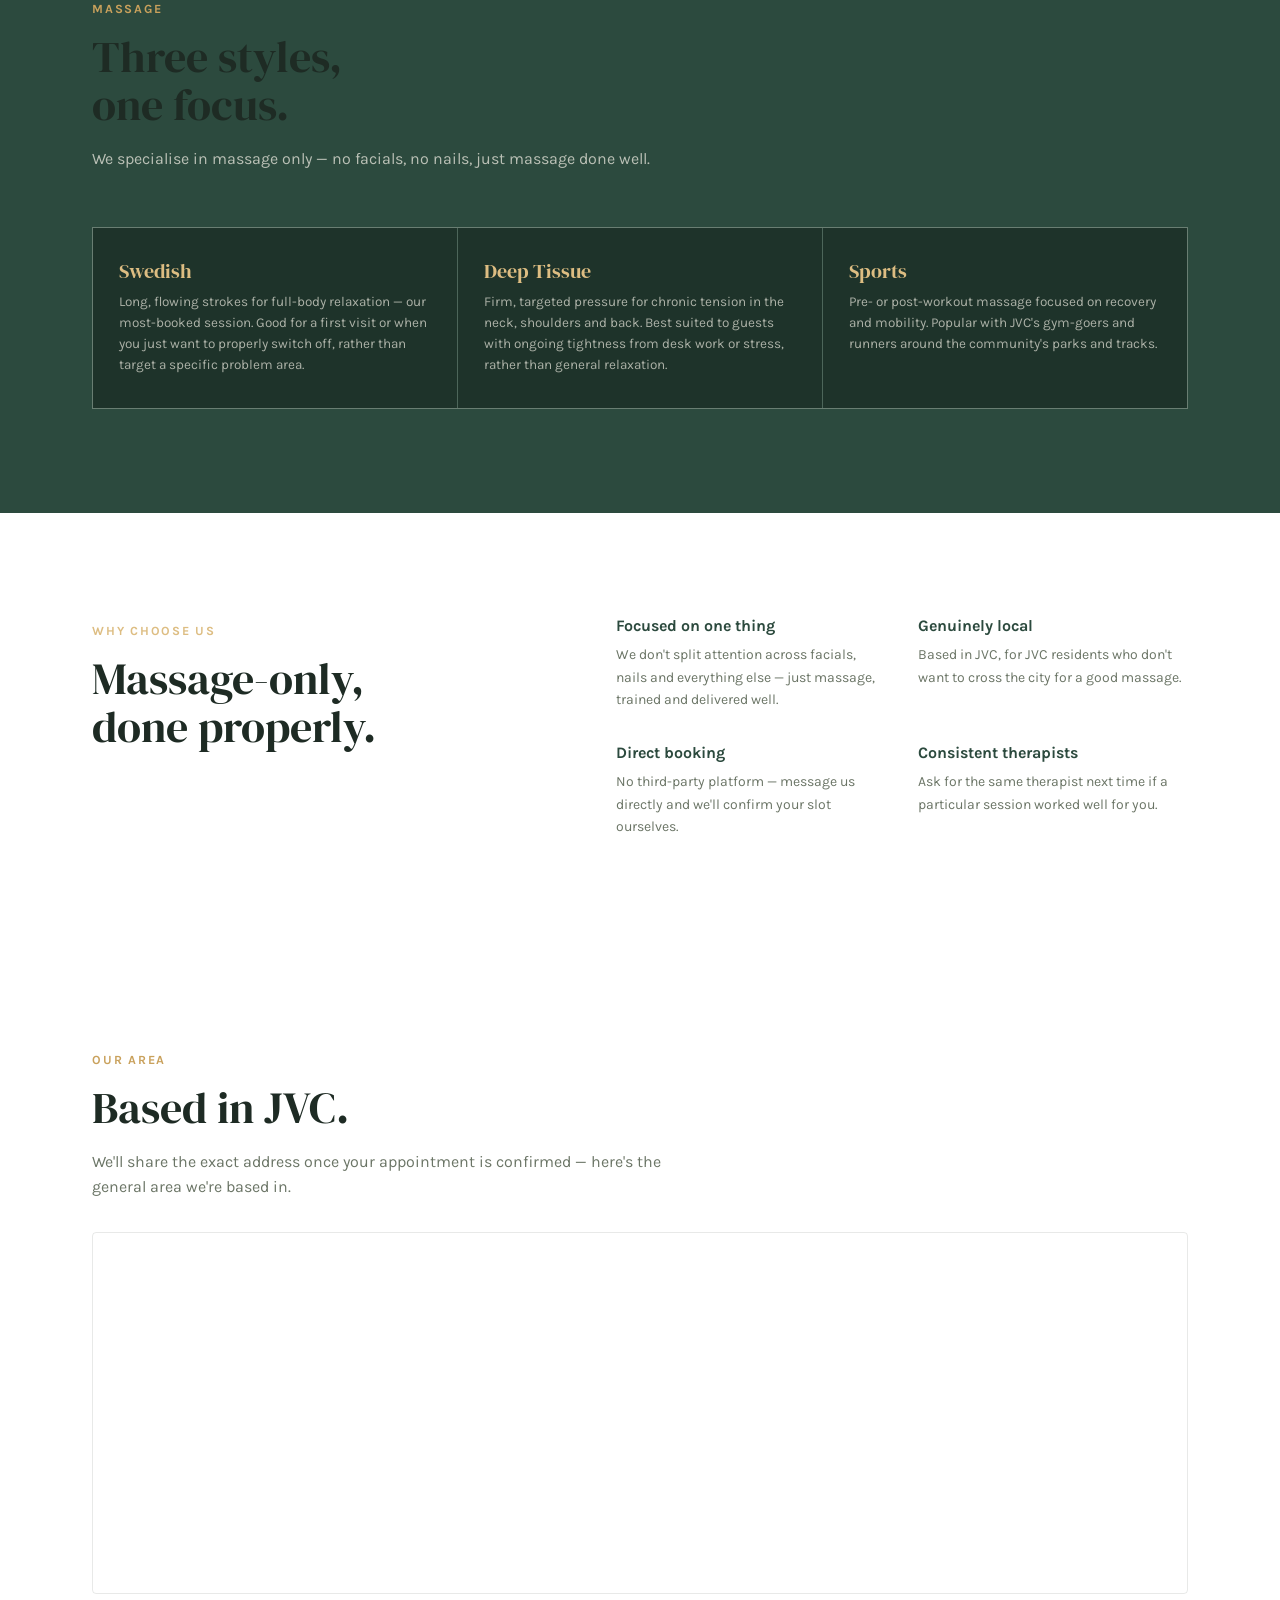
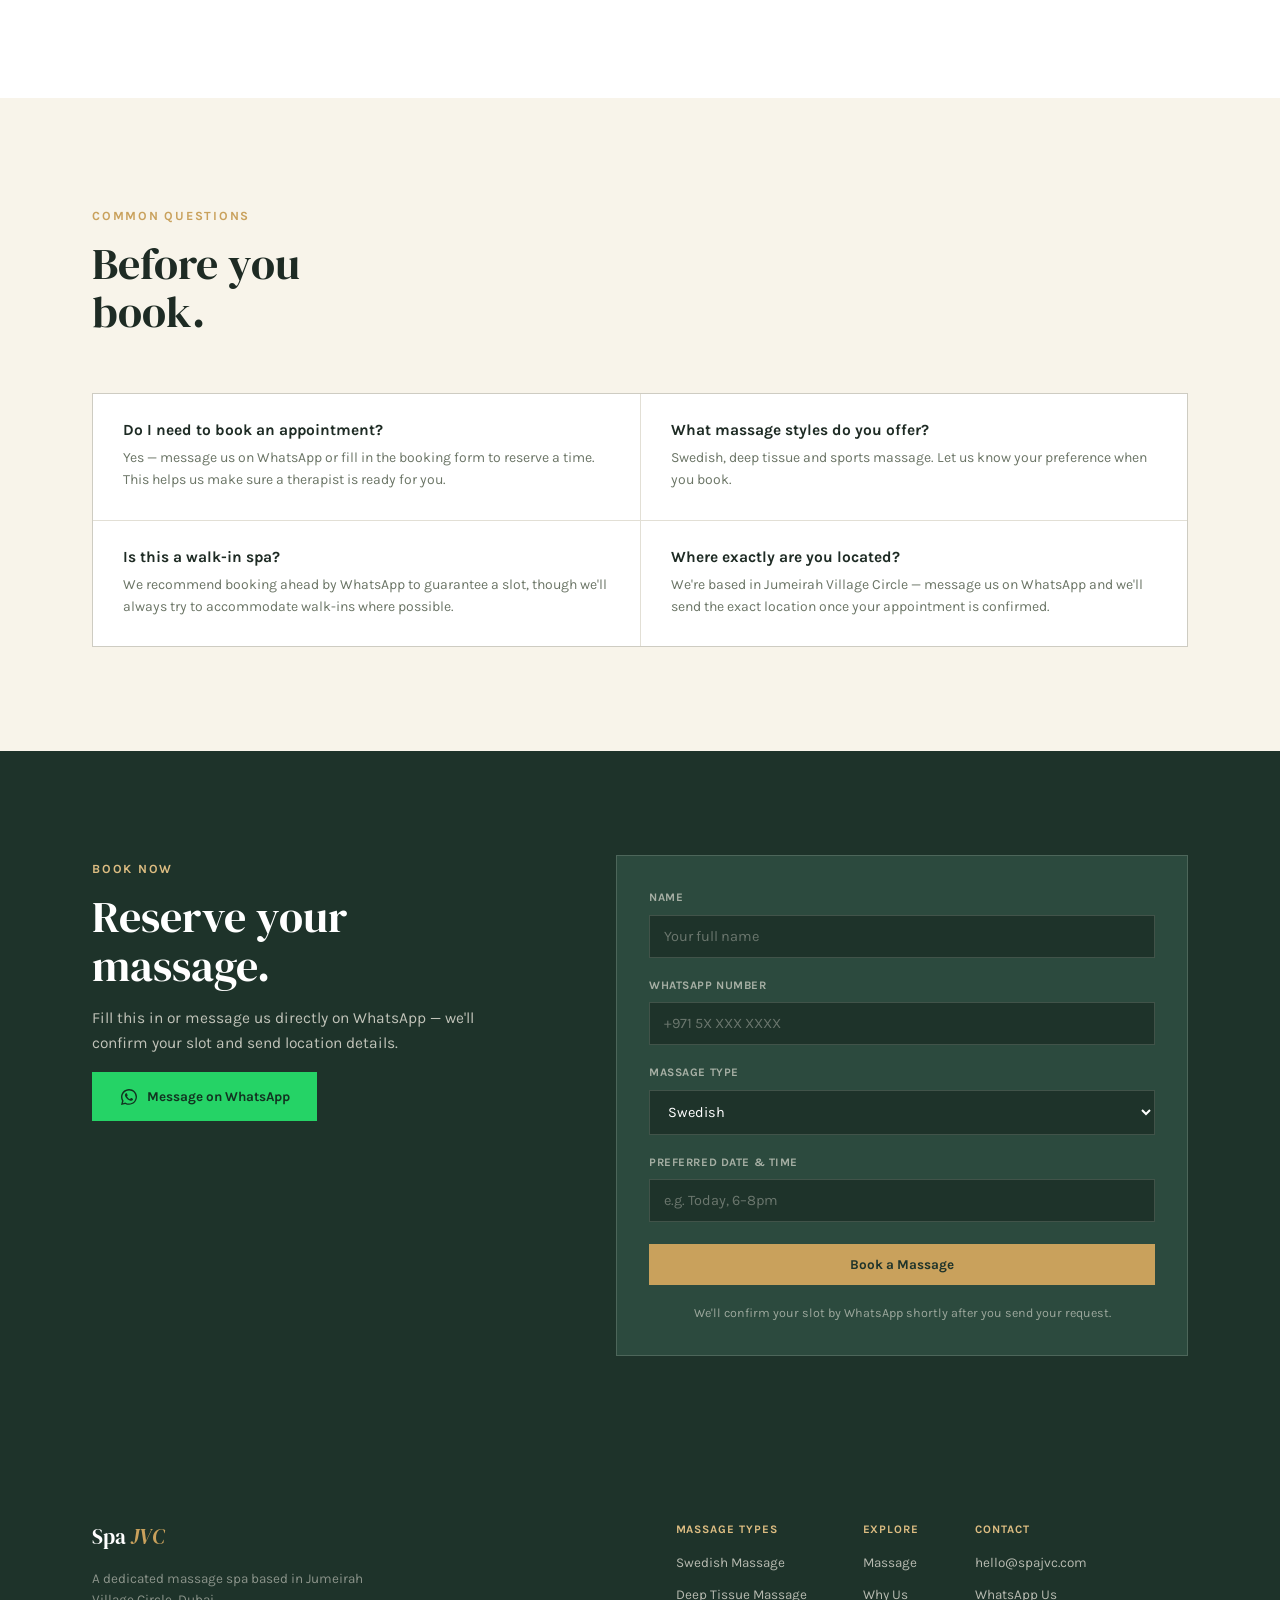
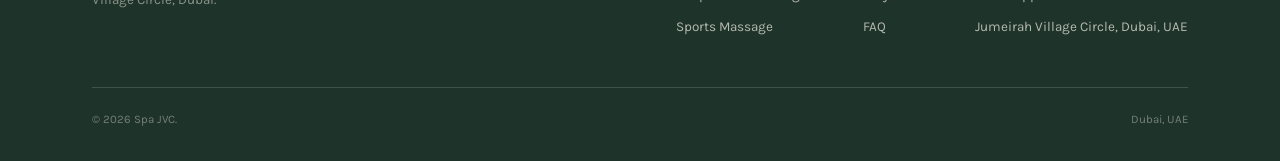
==== commit 9052f420: "Add files via upload" ====
--- a/index.html
+++ b/index.html
@@ -171,18 +171,18 @@
         <p>We specialise in massage only — no facials, no nails, just massage done well.</p>
       </div>
       <div class="treatment-grid">
-        <div class="treatment-card">
+        <a href="swedish-massage-jvc.html" class="treatment-card">
           <h3>Swedish</h3>
           <p>Long, flowing strokes for full-body relaxation — our most-booked session. Good for a first visit or when you just want to properly switch off, rather than target a specific problem area.</p>
-        </div>
-        <div class="treatment-card">
+        </a>
+        <a href="deep-tissue-massage-jvc.html" class="treatment-card">
           <h3>Deep Tissue</h3>
           <p>Firm, targeted pressure for chronic tension in the neck, shoulders and back. Best suited to guests with ongoing tightness from desk work or stress, rather than general relaxation.</p>
-        </div>
-        <div class="treatment-card">
+        </a>
+        <a href="sports-massage-jvc.html" class="treatment-card">
           <h3>Sports</h3>
           <p>Pre- or post-workout massage focused on recovery and mobility. Popular with JVC's gym-goers and runners around the community's parks and tracks.</p>
-        </div>
+        </a>
       </div>
     </div>
   </section>
@@ -315,6 +315,12 @@
       </div>
       <div class="footer-cols">
         <div class="footer-col">
+          <h4>Massage Types</h4>
+          <a href="swedish-massage-jvc.html">Swedish Massage</a>
+          <a href="deep-tissue-massage-jvc.html">Deep Tissue Massage</a>
+          <a href="sports-massage-jvc.html">Sports Massage</a>
+        </div>
+        <div class="footer-col">
           <h4>Explore</h4>
           <a href="#massage">Massage</a>
           <a href="#why">Why Us</a>
--- a/style.css
+++ b/style.css
@@ -147,6 +147,11 @@
 .why-item h3{ font-size:16px; font-weight:700; font-family:var(--body); margin-bottom:10px; color:var(--forest); }
 .why-item p{ font-size:14px; color:var(--stone); line-height:1.6; }
 
+/* ===== LOCATION MAP ===== */
+.location-map{ background:var(--white); }
+.map-embed{ border-radius:4px; overflow:hidden; border:1px solid var(--line); }
+.map-embed iframe{ display:block; filter:grayscale(15%) contrast(1.05); }
+
 /* ===== FAQ ===== */
 .faq{ background:var(--cream); }
 .faq-list{ display:grid; grid-template-columns:1fr 1fr; gap:1px; background:var(--line); border:1px solid var(--line); }
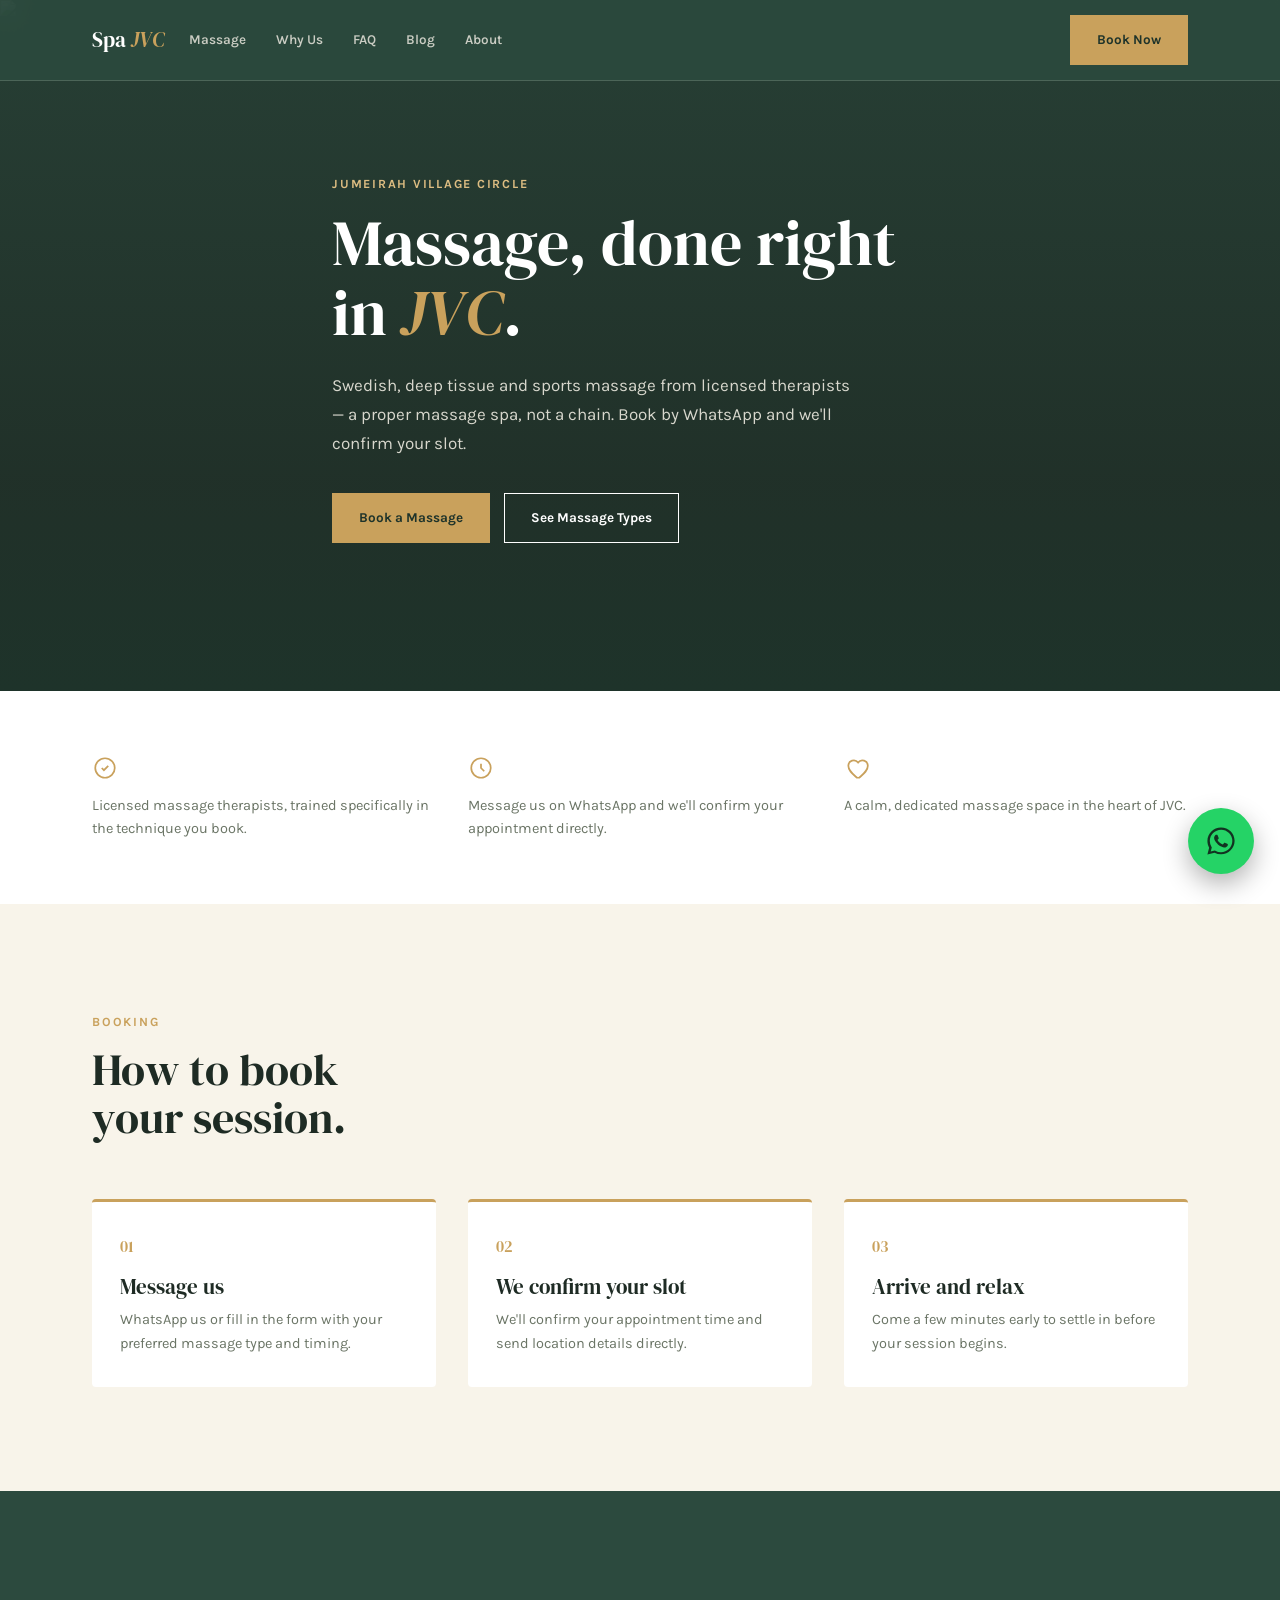
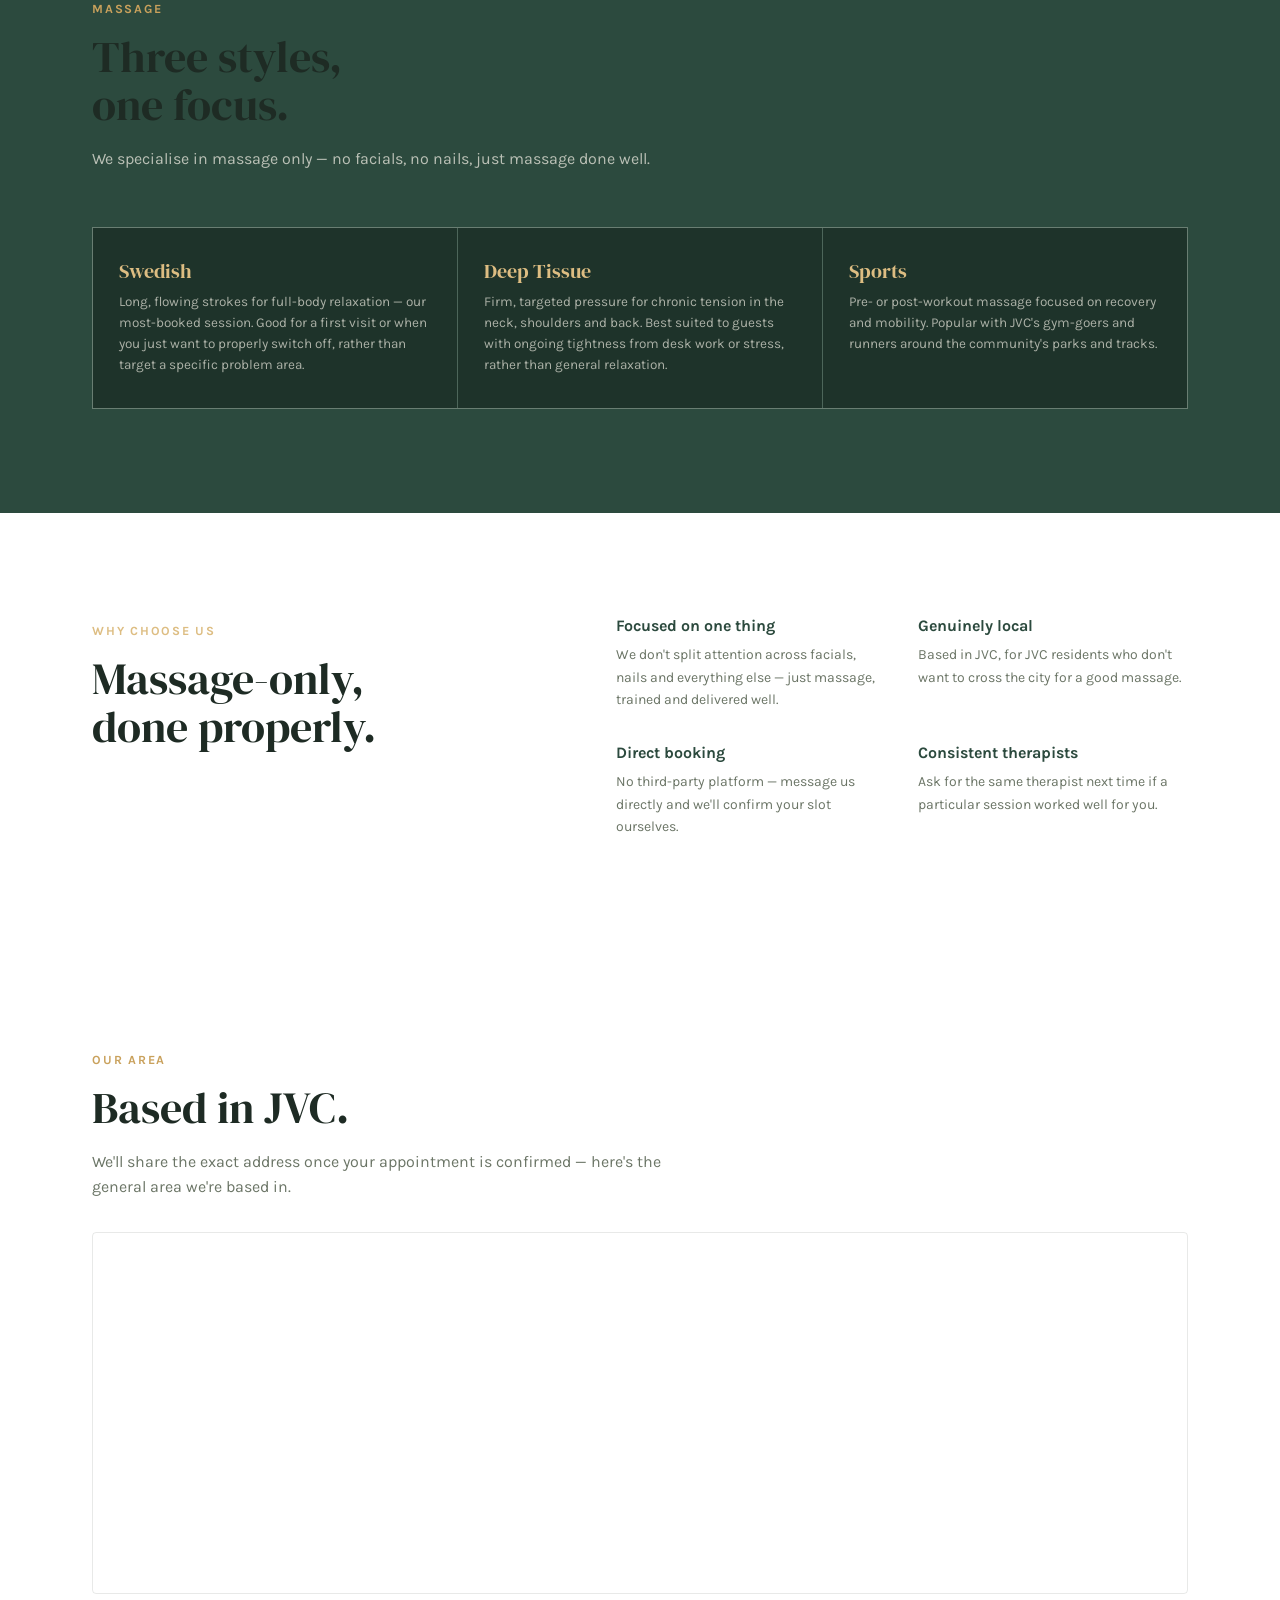
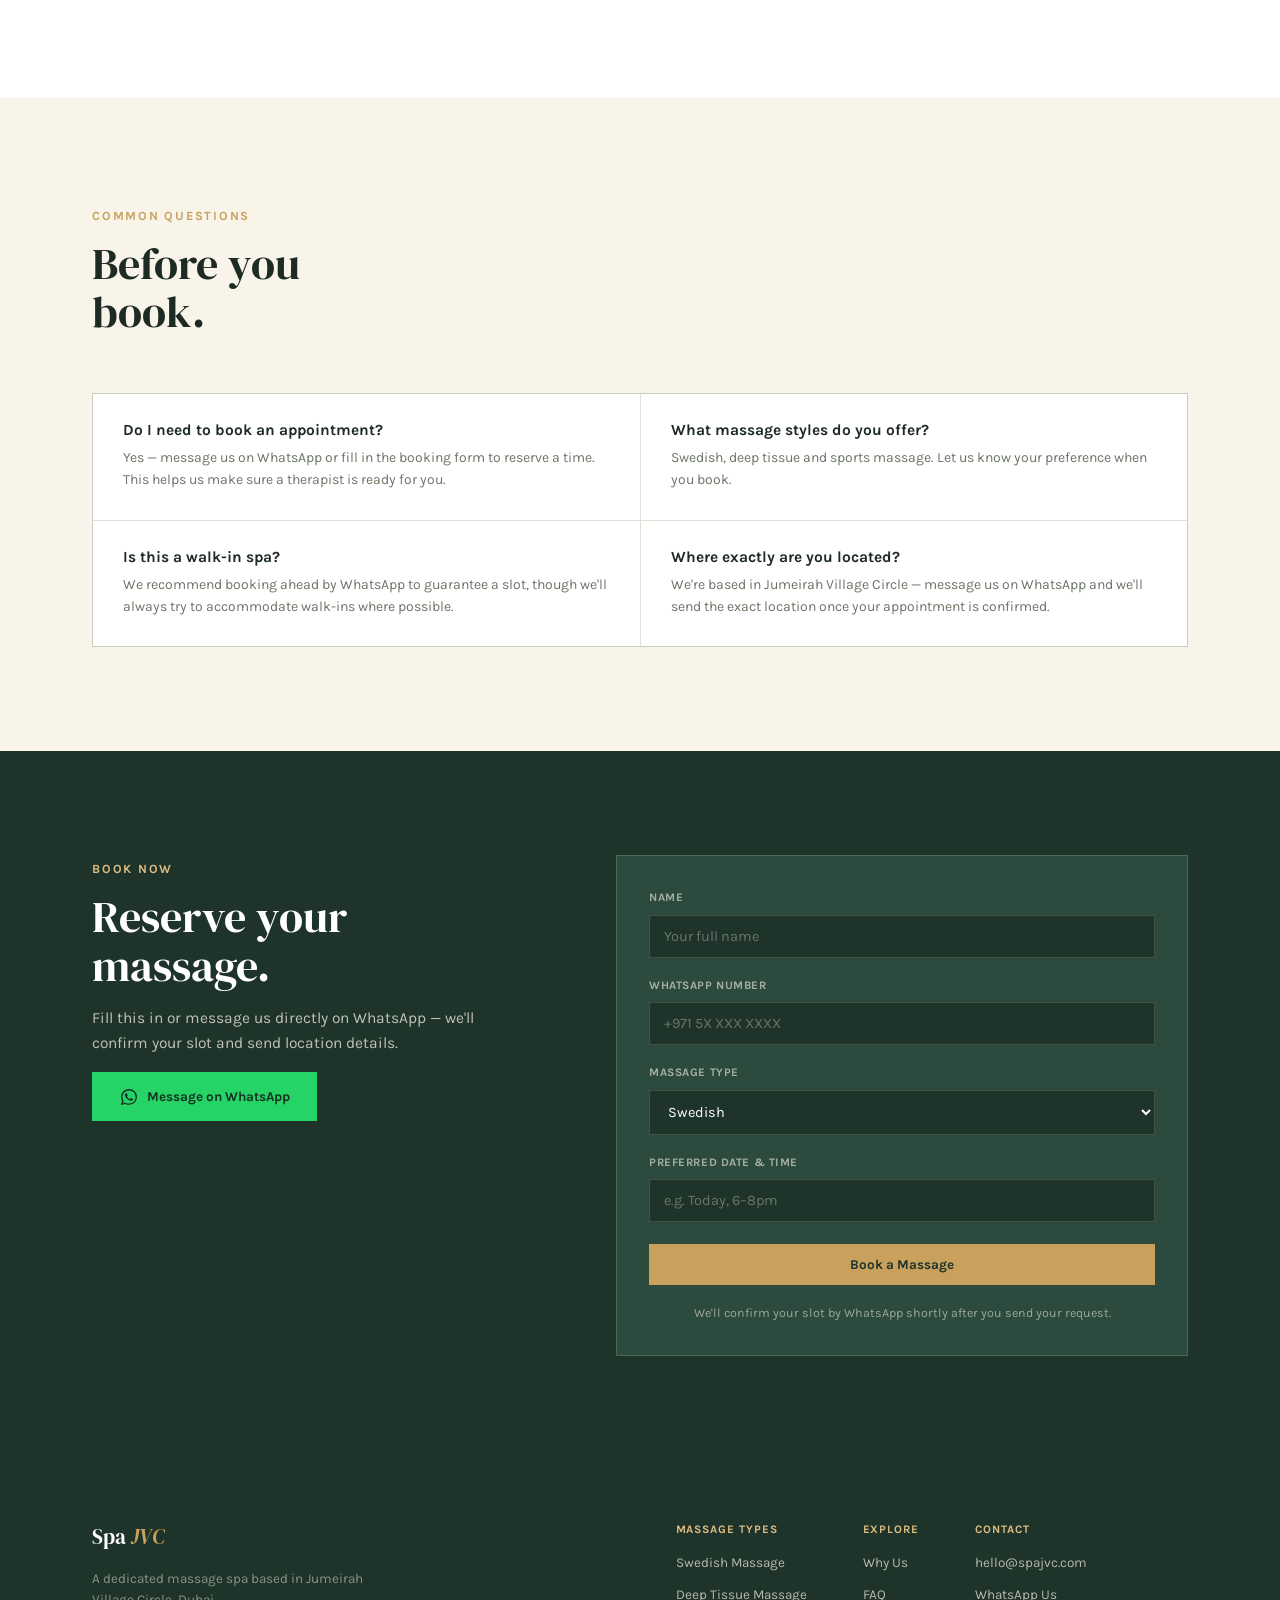
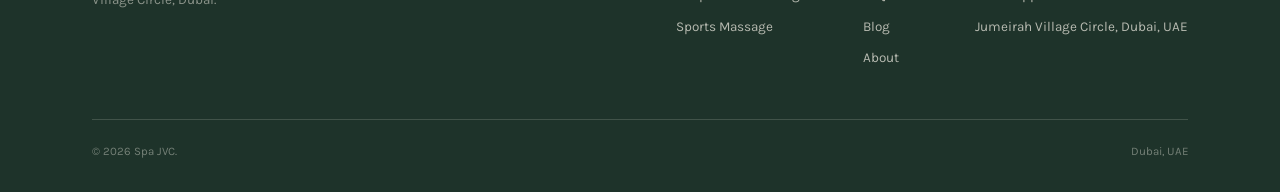
==== commit c8ad4663: "Add files via upload" ====
--- a/index.html
+++ b/index.html
@@ -83,6 +83,8 @@
       <a href="#massage">Massage</a>
       <a href="#why">Why Us</a>
       <a href="#faq">FAQ</a>
+      <a href="blog.html">Blog</a>
+      <a href="about.html">About</a>
     </div>
     <div class="nav-cta">
       <a class="btn btn-primary" href="#book">Book Now</a>
@@ -99,6 +101,8 @@
     <a href="#massage">Massage</a>
     <a href="#why">Why Us</a>
     <a href="#faq">FAQ</a>
+    <a href="blog.html">Blog</a>
+    <a href="about.html">About</a>
     <a href="#book">Book Now</a>
   </div>
 </nav>
@@ -322,9 +326,10 @@
         </div>
         <div class="footer-col">
           <h4>Explore</h4>
-          <a href="#massage">Massage</a>
           <a href="#why">Why Us</a>
           <a href="#faq">FAQ</a>
+          <a href="blog.html">Blog</a>
+          <a href="about.html">About</a>
         </div>
         <div class="footer-col">
           <h4>Contact</h4>
--- a/style.css
+++ b/style.css
@@ -136,7 +136,7 @@
 .treatments{ background:var(--forest); color:var(--white); }
 .treatments .sec-head p{ color:rgba(248,244,234,0.7); }
 .treatment-grid{ display:grid; grid-template-columns:repeat(3,1fr); gap:1px; background:var(--line-on-dark); border:1px solid var(--line-on-dark); }
-.treatment-card{ background:var(--forest-2); padding:32px 26px; }
+.treatment-card{ display:block; background:var(--forest-2); padding:32px 26px; }
 .treatment-card h3{ font-size:20px; color:var(--gold-soft); margin-bottom:10px; }
 .treatment-card p{ font-size:13.5px; color:rgba(248,244,234,0.65); line-height:1.55; }
 
@@ -146,6 +146,18 @@
 .why-list{ display:grid; grid-template-columns:1fr 1fr; gap:32px; }
 .why-item h3{ font-size:16px; font-weight:700; font-family:var(--body); margin-bottom:10px; color:var(--forest); }
 .why-item p{ font-size:14px; color:var(--stone); line-height:1.6; }
+
+/* ===== INNER PAGE (Massage Types) ===== */
+.hero-inner-page{ background:var(--forest); color:var(--white); padding:150px 0 64px; }
+.hero-inner-page .eyebrow-light{ color:var(--gold-soft); }
+.hero-inner-page h1{ font-size:clamp(32px,4.6vw,52px); color:var(--white); margin-top:14px; }
+.hero-inner-page p{ color:rgba(248,244,234,0.8); font-size:16px; max-width:600px; margin-top:16px; line-height:1.7; }
+.page-crumb{ font-size:12px; color:rgba(248,244,234,0.5); margin-bottom:16px; }
+.page-crumb a{ color:rgba(248,244,234,0.7); }
+.page-crumb a:hover{ color:var(--gold-soft); }
+.prose{ max-width:740px; margin:0 auto 56px; }
+.prose h2{ font-size:26px; margin-bottom:12px; color:var(--ink); }
+.prose p{ color:var(--stone); font-size:16px; line-height:1.8; }
 
 /* ===== LOCATION MAP ===== */
 .location-map{ background:var(--white); }
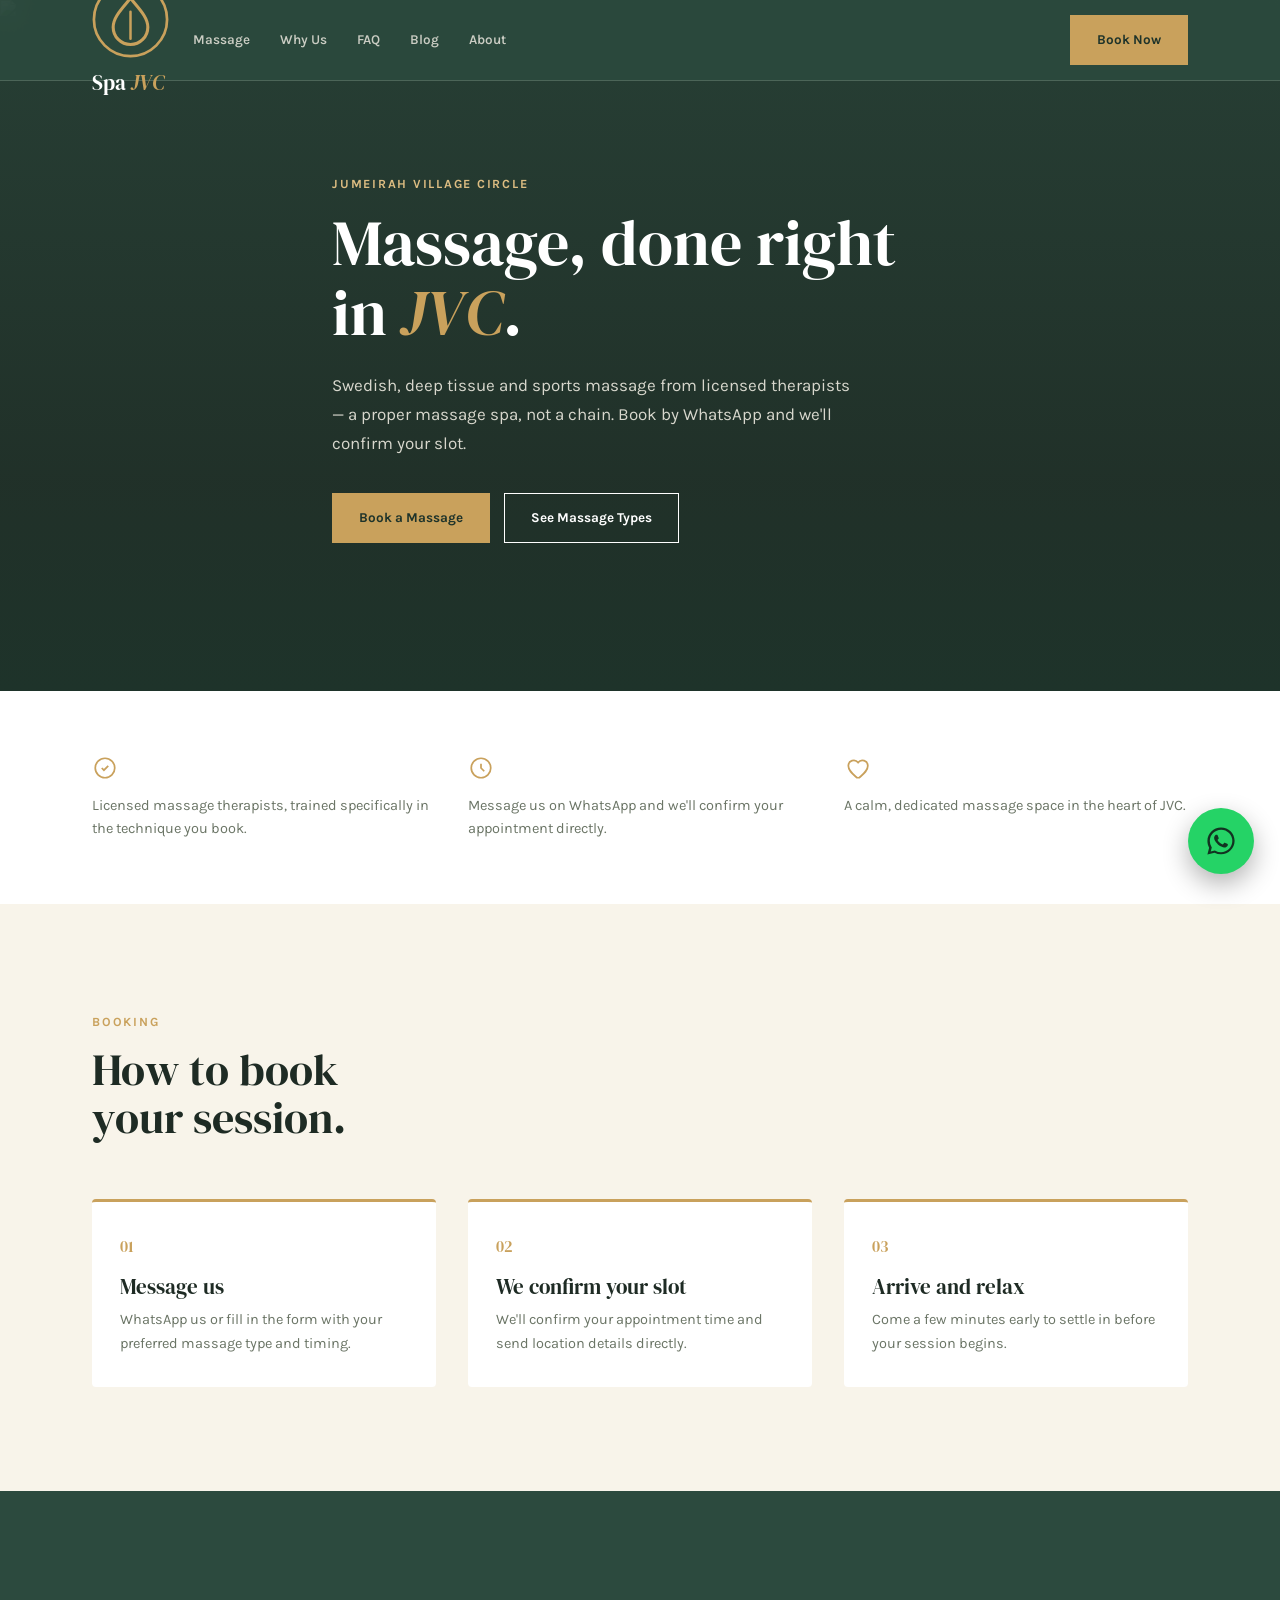
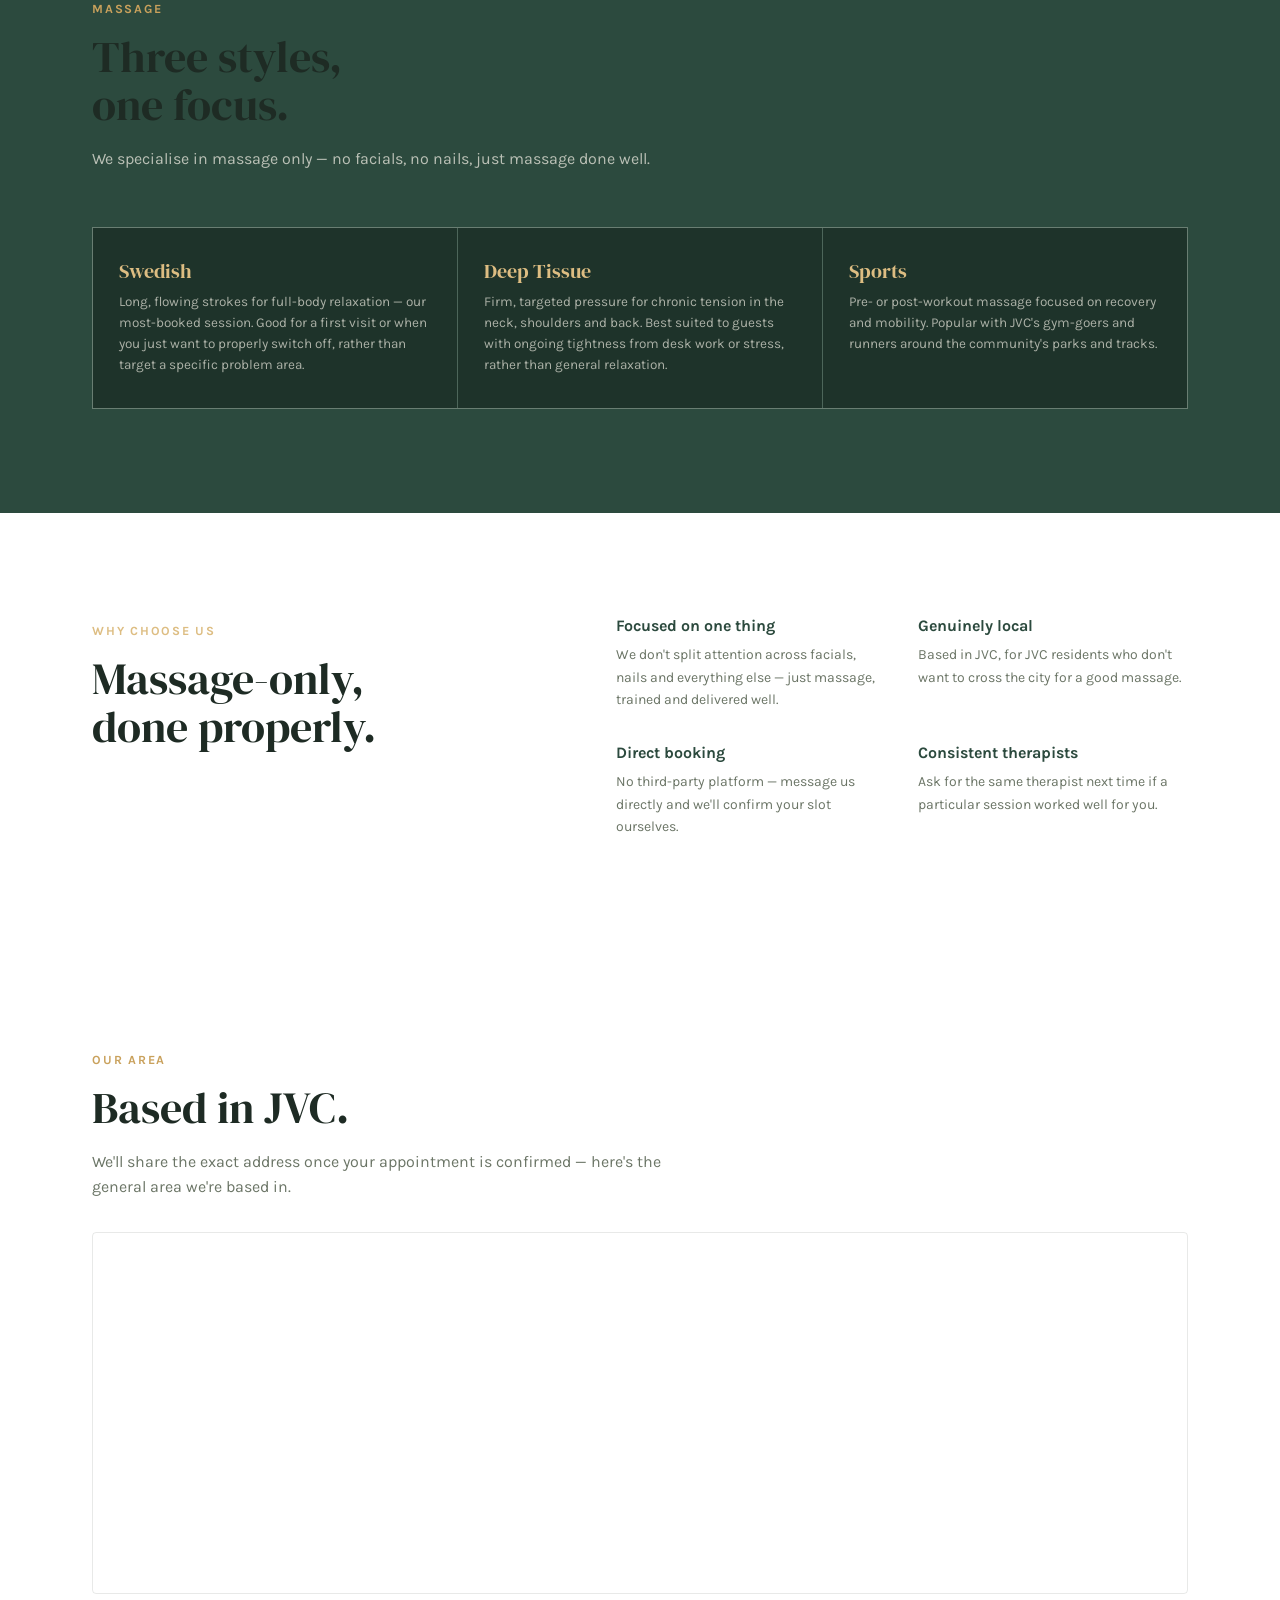
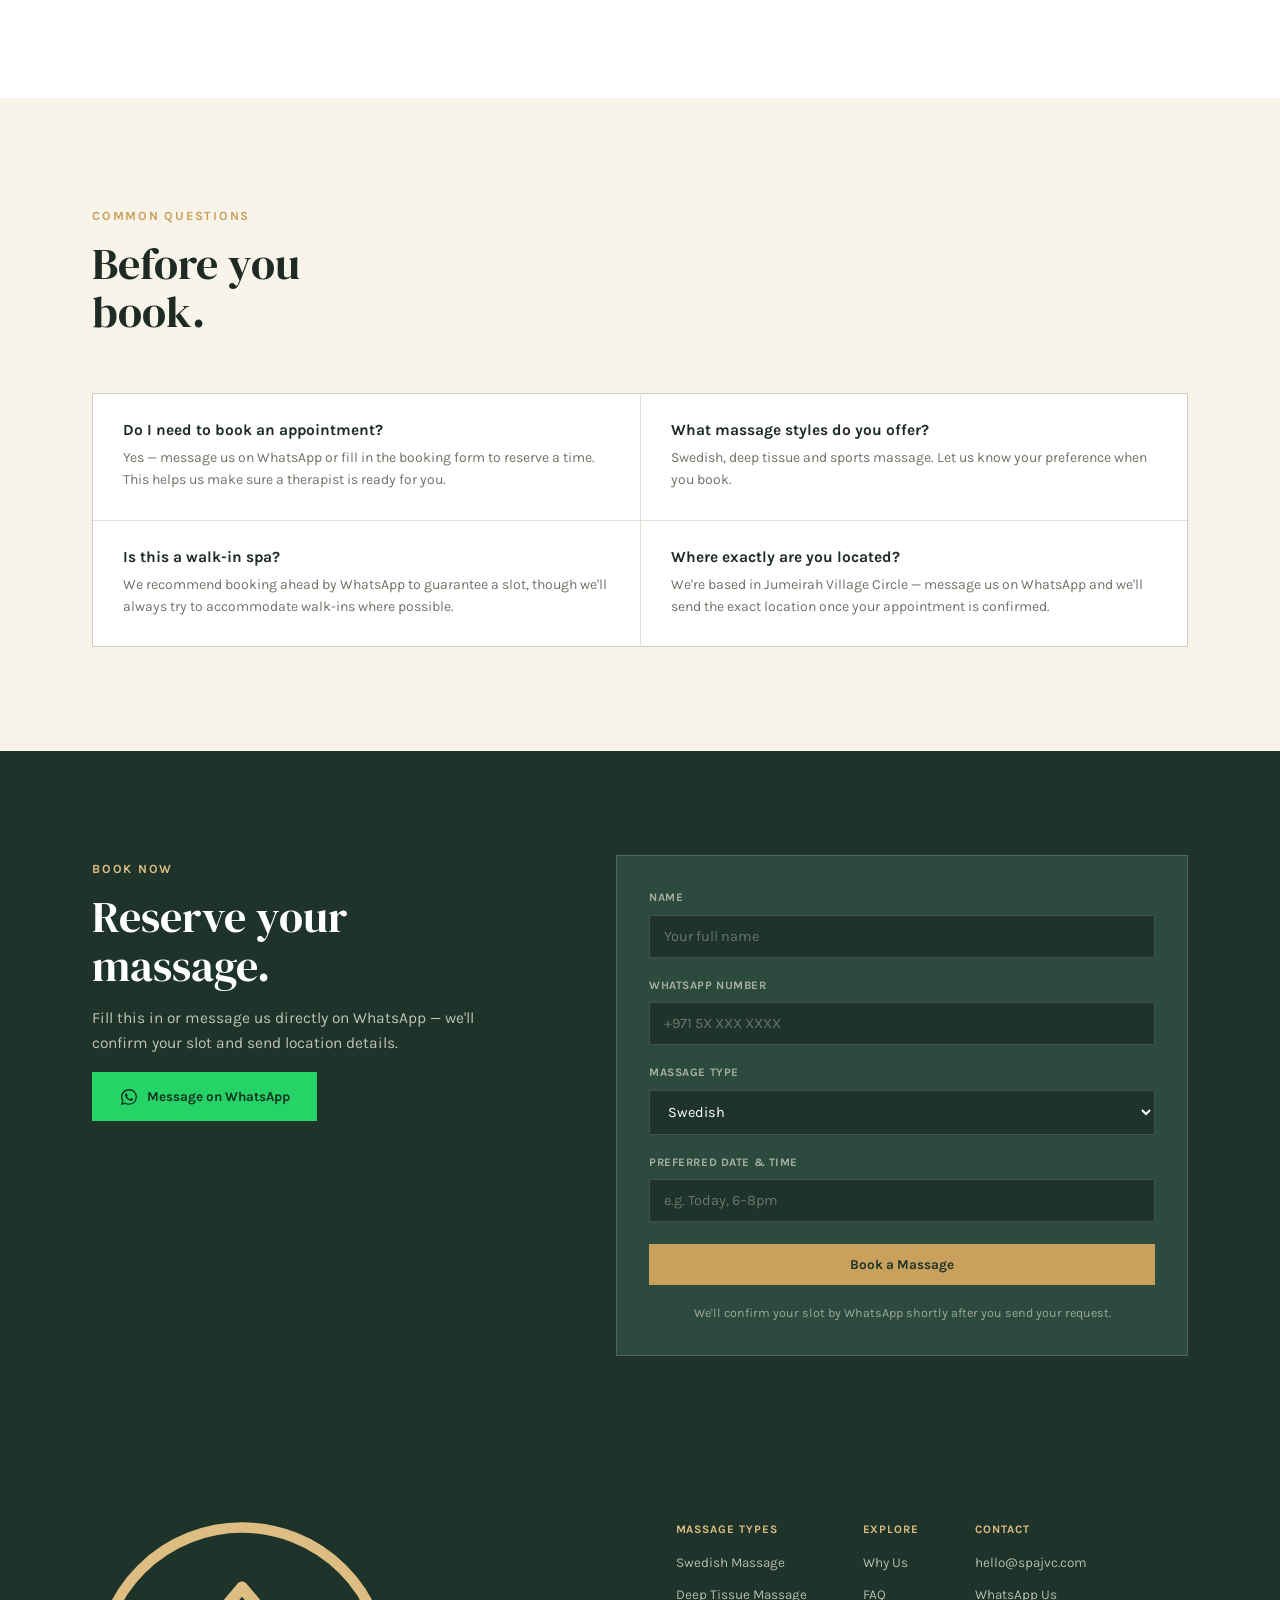
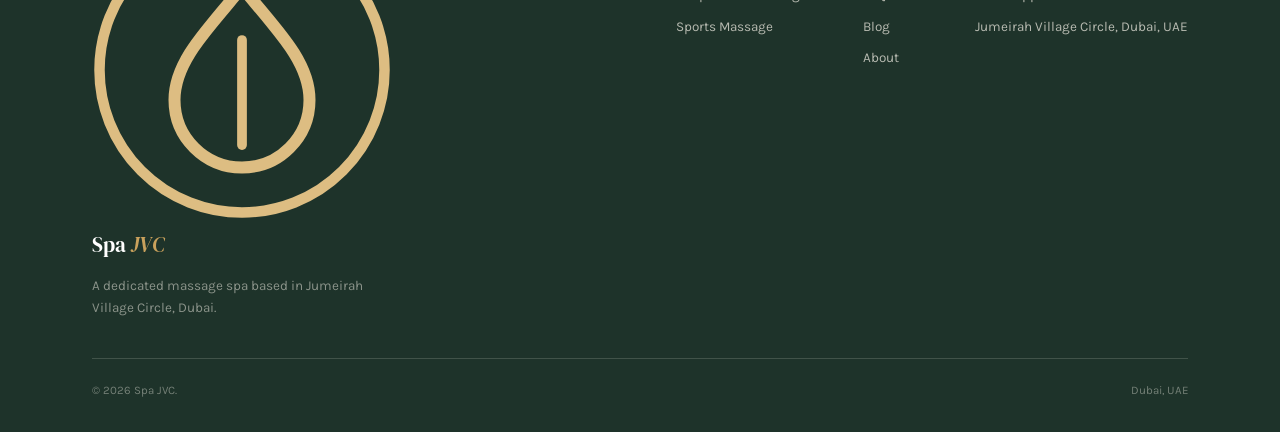
==== commit c1269ba3: "Add files via upload" ====
--- a/index.html
+++ b/index.html
@@ -77,6 +77,11 @@
 <nav class="nav">
   <div class="nav-inner">
     <a href="#top" class="brand">
+      <svg class="brand-mark" viewBox="0 0 40 40" fill="none" xmlns="http://www.w3.org/2000/svg" aria-hidden="true">
+        <circle cx="20" cy="20" r="19" stroke="#C9A15C" stroke-width="1.4"/>
+        <path d="M20 9C15 15 11 19 11 24a9 9 0 0 0 18 0c0-5-4-9-9-15Z" stroke="#C9A15C" stroke-width="1.6" stroke-linejoin="round"/>
+        <path d="M20 16v14" stroke="#C9A15C" stroke-width="1.3" stroke-linecap="round"/>
+      </svg>
       <span class="brand-word">Spa <em>JVC</em></span>
     </a>
     <div class="nav-links">
@@ -314,7 +319,14 @@
   <div class="wrap">
     <div class="footer-top">
       <div class="footer-brand">
-        <a href="#top" class="brand"><span class="brand-word">Spa <em>JVC</em></span></a>
+        <a href="#top" class="brand">
+          <svg class="brand-mark" viewBox="0 0 40 40" fill="none" xmlns="http://www.w3.org/2000/svg" aria-hidden="true">
+            <circle cx="20" cy="20" r="19" stroke="#DDBD82" stroke-width="1.4"/>
+            <path d="M20 9C15 15 11 19 11 24a9 9 0 0 0 18 0c0-5-4-9-9-15Z" stroke="#DDBD82" stroke-width="1.6" stroke-linejoin="round"/>
+            <path d="M20 16v14" stroke="#DDBD82" stroke-width="1.3" stroke-linecap="round"/>
+          </svg>
+          <span class="brand-word">Spa <em>JVC</em></span>
+        </a>
         <p>A dedicated massage spa based in Jumeirah Village Circle, Dubai.</p>
       </div>
       <div class="footer-cols">
